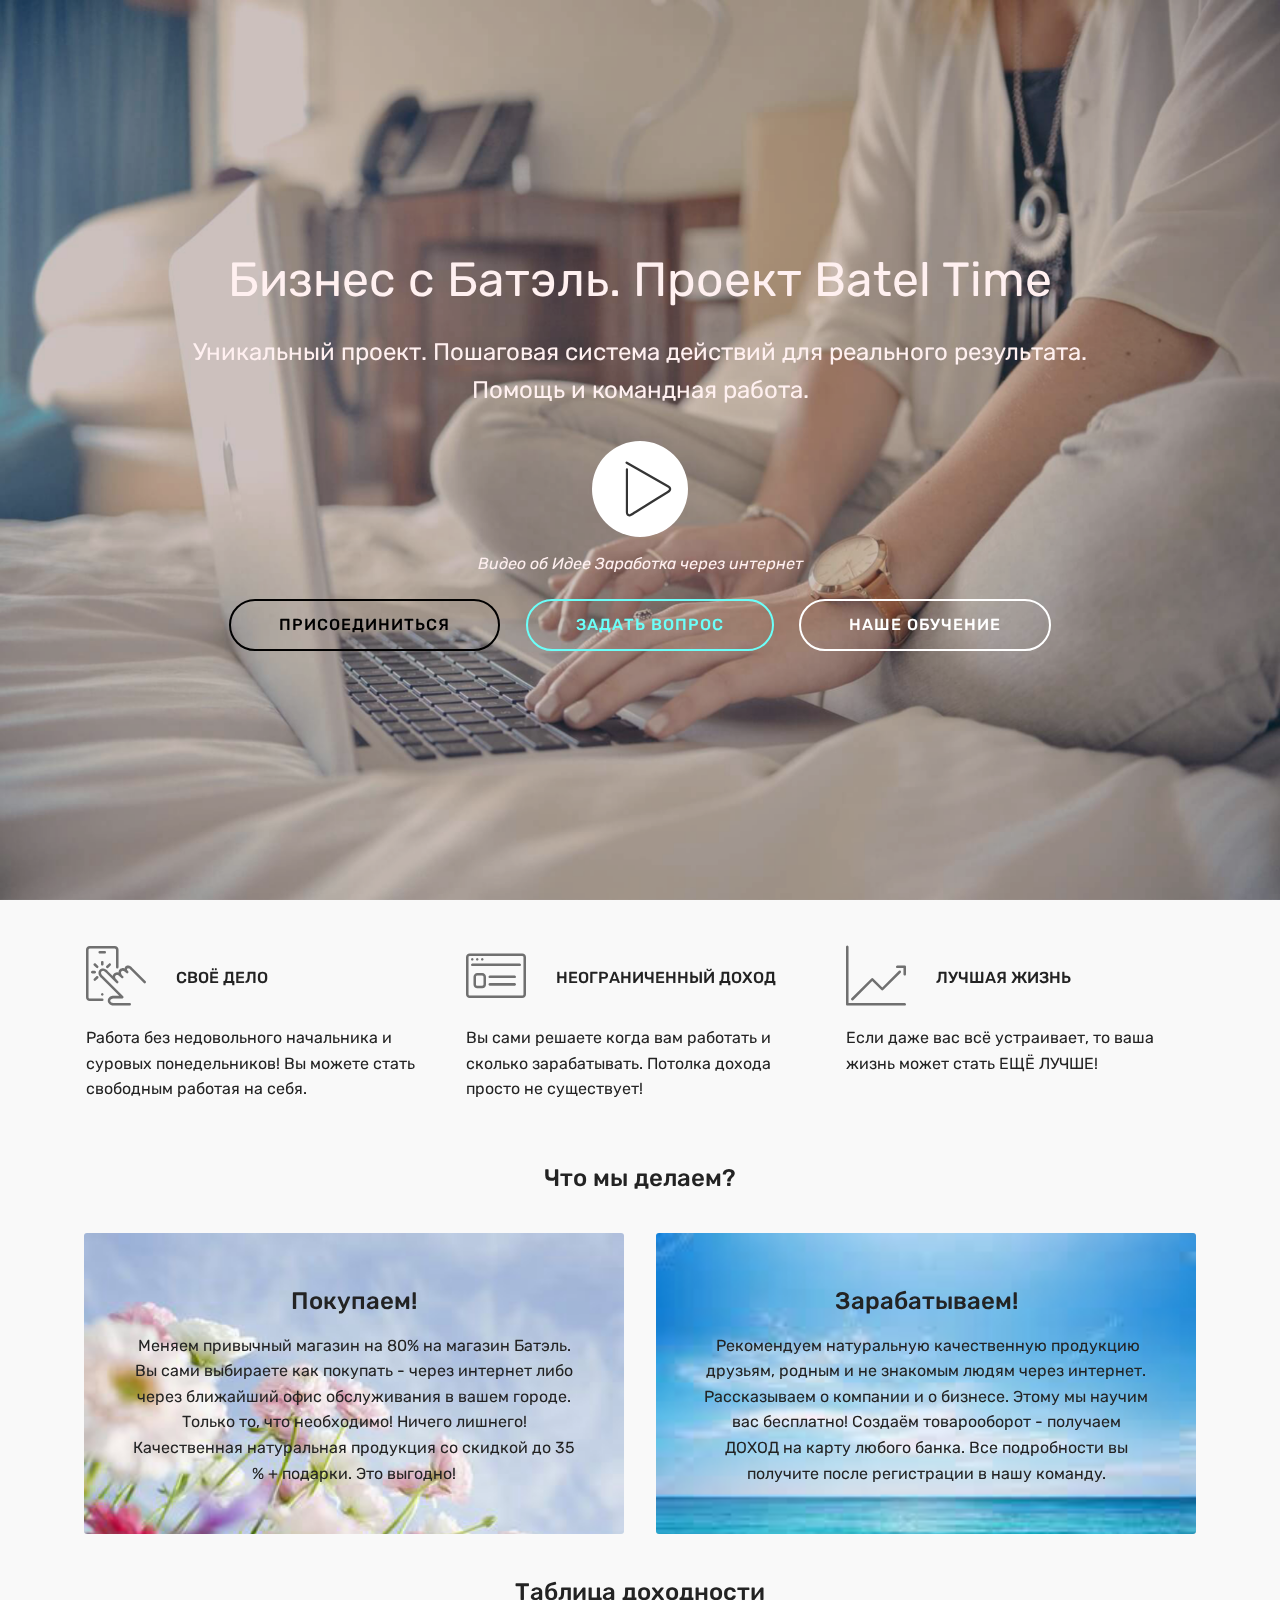
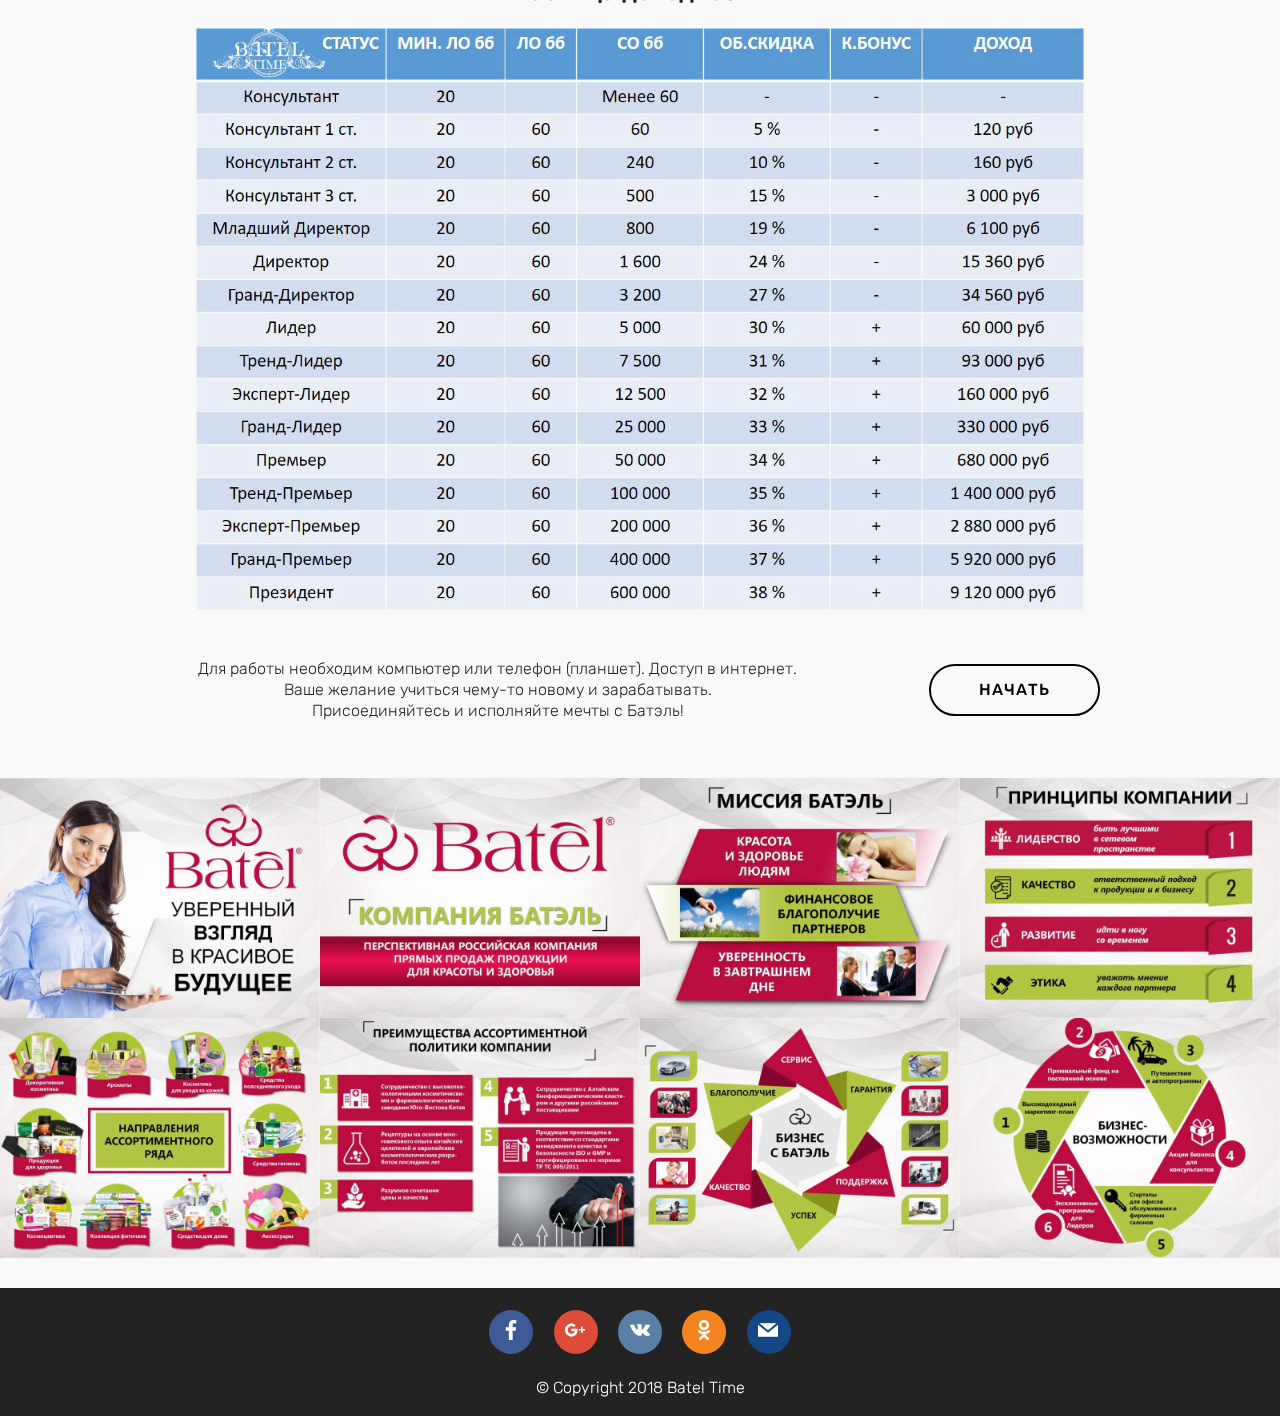
==== index.html @ c6c09f2f "create github pages" ====
<!DOCTYPE html>
<html >
<head>
  <!-- Site made with Mobirise Website Builder v4.8.1, https://mobirise.com -->
  <meta charset="UTF-8">
  <meta http-equiv="X-UA-Compatible" content="IE=edge">
  <meta name="generator" content="Mobirise v4.8.1, mobirise.com">
  <meta name="viewport" content="width=device-width, initial-scale=1, minimum-scale=1">
  <link rel="shortcut icon" href="assets/images/128x91.png" type="image/x-icon">
  <meta name="description" content="">
  <title>Бизнес с Батэль. Виктория Малюта</title>
  <link rel="stylesheet" href="assets/web/assets/mobirise-icons/mobirise-icons.css">
  <link rel="stylesheet" href="assets/tether/tether.min.css">
  <link rel="stylesheet" href="assets/bootstrap/css/bootstrap.min.css">
  <link rel="stylesheet" href="assets/bootstrap/css/bootstrap-grid.min.css">
  <link rel="stylesheet" href="assets/bootstrap/css/bootstrap-reboot.min.css">
  <link rel="stylesheet" href="assets/socicon/css/styles.css">
  <link rel="stylesheet" href="assets/theme/css/style.css">
  <link rel="stylesheet" href="assets/gallery/style.css">
  <link rel="stylesheet" href="assets/mobirise/css/mbr-additional.css" type="text/css">
  
  
  
</head>
<body>
  <section class="header8 cid-qZ5AmGcazs mbr-fullscreen mbr-parallax-background" id="header8-0">

    

    <div class="mbr-overlay" style="opacity: 0.2; background-color: rgb(0, 0, 0);">
    </div>

    <div class="container align-center">
        <div class="row justify-content-md-center">
            <div class="mbr-white col-md-10">
                <h1 class="mbr-section-title align-center py-2 mbr-bold mbr-fonts-style display-2"><span style="font-weight: normal;">Бизнес с Батэль. Проект Batel Time</span></h1>
                <p class="mbr-text align-center py-2 mbr-fonts-style display-5">Уникальный проект. Пошаговая система действий для реального результата. Помощь и командная работа.</p>
                <div class="mbr-media show-modal align-center py-2" data-modal=".modalWindow">
                         <span class="mbr-iconfont mbri-play" style="font-size: 55px;"></span>
                </div>
                <div class="icon-description align-center font-italic pb-3 mbr-fonts-style display-7">
                        Видео об Идее Заработка через интернет</div>
                <div class="mbr-section-btn text-center"><a class="btn btn-md btn-black-outline display-4" href="https://viktoriabatel.github.io/rega/page1.html" target="_blank">ПРИСОЕДИНИТЬСЯ</a> <a class="btn btn-md btn-primary-outline display-4" href="https://msto.me/viktoriamalyuta" target="_blank">ЗАДАТЬ ВОПРОС</a> <a class="btn btn-md btn-white-outline display-4" href="http://probatel.ru/" target="_blank">НАШЕ ОБУЧЕНИЕ</a></div>
            </div>
        </div>
    </div>
    <div>
        <div class="modalWindow" style="display: none;">
            <div class="modalWindow-container">
                <div class="modalWindow-video-container">
                    <div class="modalWindow-video">
                        <iframe width="100%" height="100%" frameborder="0" allowfullscreen="1" data-src="https://youtu.be/FzmRF-wtm5Y"></iframe>
                    </div>
                    <a class="close" role="button" data-dismiss="modal">
                        <span aria-hidden="true" class="mbri-close mbr-iconfont closeModal"></span>
                        <span class="sr-only">Закрыть</span>
                    </a>
                </div>
            </div>
        </div>
    </div>
</section>

<section class="engine"><a href="https://mobiri.se/r">free bootstrap template</a></section><section class="features10 cid-qZ5J91nDti" id="features10-2">

    

    
    <div class="container">
        <div class="row justify-content-center">
            <div class="card p-3 col-12 col-md-6 col-lg-4">
                <div class="media mb-3">
                    <div class="card-img align-self-center">
                        <span class="mbr-iconfont mbri-touch" style="font-size: 60px;"></span>
                    </div>
                    <h4 class="card-title media-body py-3 mbr-fonts-style display-7">СВОЁ ДЕЛО</h4>
                </div>
                <div class="card-box">
                    <p class="mbr-text mbr-fonts-style display-7">Работа без недовольного начальника и суровых понедельников! Вы можете стать свободным работая на себя.</p>
                </div>
            </div>

            <div class="card p-3 col-12 col-md-6 col-lg-4">
                <div class="media mb-3">
                    <div class="card-img align-self-center">
                        <span class="mbr-iconfont mbri-sites" style="font-size: 60px;"></span>
                    </div>
                    <h4 class="card-title media-body py-3 mbr-fonts-style display-7">
                        НЕОГРАНИЧЕННЫЙ ДОХОД</h4>
                </div>
                <div class="card-box">
                    <p class="mbr-text mbr-fonts-style display-7">Вы сами решаете когда вам работать и сколько зарабатывать. Потолка дохода просто не существует!</p>
                </div>
            </div>

            <div class="card p-3 col-12 col-md-6 col-lg-4">
                <div class="media mb-3">
                    <div class="card-img align-self-center">
                        <span class="mbr-iconfont mbri-growing-chart" style="font-size: 60px;"></span>
                    </div>
                    <h4 class="card-title media-body py-3 mbr-fonts-style display-7">
                        ЛУЧШАЯ ЖИЗНЬ</h4>
                </div>
                <div class="card-box">
                    <p class="mbr-text mbr-fonts-style display-7">Если даже вас всё устраивает, то ваша жизнь может стать ЕЩЁ ЛУЧШЕ!</p>
                </div>
            </div>

            
        </div>
    </div>
</section>

<section class="features13 cid-qZ5IU8lTzO" id="features13-1">

    

    
    <div class="container">
        <h2 class="mbr-section-title pb-3 mbr-fonts-style display-5">
            Что мы делаем?</h2>

        <div class="media-container-row container">
            <div class="card col-12 col-md-6 p-5 m-3 align-center">
                <div class="card-img">
                    <img src="assets/images/oboik.ru-201001292216267260-376x245.jpg" alt="Mobirise" title="">
                </div>
                <h4 class="card-title py-2 mbr-fonts-style display-5">
                    Покупаем!</h4>
                <p class="mbr-text mbr-fonts-style display-7">
                    Меняем привычный магазин на 80% на магазин Батэль. Вы сами выбираете как покупать - через интернет либо через ближайший офис обслуживания в вашем городе. Только то, что необходимо! Ничего лишнего! Качественная натуральная продукция со скидкой до 35 % + подарки. Это выгодно!
                </p>
            </div>
            <div class="card col-12 col-md-6 p-5 m-3 align-center">
                <div class="card-img">
                    <img src="assets/images/images-231x218.jpg" alt="Mobirise" title="">
                </div>
                <h4 class="card-title py-2 mbr-fonts-style display-5">
                    Зарабатываем!</h4>
                <p class="mbr-text mbr-fonts-style display-7">&nbsp;Рекомендуем натуральную качественную продукцию друзьям, родным и не знакомым людям через интернет. Рассказываем о компании и о бизнесе. Этому мы научим вас бесплатно! Создаём товарооборот - получаем ДОХОД на карту любого банка. Все подробности вы получите после регистрации в нашу команду.</p>
            </div>
                
        </div>
</div></section>

<section class="mbr-section content4 cid-qZ6fghM2qz" id="content4-a">

    

    <div class="container">
        <div class="media-container-row">
            <div class="title col-12 col-md-8">
                <h2 class="align-center pb-3 mbr-fonts-style display-5">
                    Таблица доходности</h2>
                
                
            </div>
        </div>
    </div>
</section>

<section class="cid-qZ6epww8mo" id="image3-9">

    

    <figure class="mbr-figure container">
            <div class="image-block" style="width: 80%;">
                <img src="assets/images/1-1280x839.jpg" width="1400" alt="Mobirise" title="">
                
            </div>
    </figure>
</section>

<section class="mbr-section info2 cid-qZ5XMUNpHp" id="info2-8">

    

    

    <div class="container">
        <div class="row main justify-content-center">
            <div class="media-container-column col-12 col-lg-3 col-md-4">
                <div class="mbr-section-btn align-left py-4"><a class="btn btn-black-outline display-4" href="https://viktoriabatel.github.io/rega/page1.html" target="_blank">
                    
                    НАЧАТЬ</a></div>
            </div>
            <div class="media-container-column title col-12 col-lg-7 col-md-6">
                
                <h3 class="mbr-section-subtitle align-right mbr-light mbr-white mbr-fonts-style display-7">Для работы необходим компьютер или телефон (планшет). Доступ в интернет. Ваше желание учиться чему-то новому и зарабатывать. <br>Присоединяйтесь и исполняйте мечты с Батэль!</h3>
            </div>
        </div>
    </div>
</section>

<section class="mbr-gallery mbr-slider-carousel cid-qZ6RvvzNXk" id="gallery3-c">

    

    <div>
        <div><!-- Filter --><!-- Gallery --><div class="mbr-gallery-row"><div class="mbr-gallery-layout-default"><div><div><div class="mbr-gallery-item mbr-gallery-item--p0" data-video-url="false" data-tags="Потрясающие"><div href="#lb-gallery3-c" data-slide-to="0" data-toggle="modal"><img src="assets/images/1-960x720-800x600.jpg" alt="" title=""><span class="icon-focus"></span></div></div><div class="mbr-gallery-item mbr-gallery-item--p0" data-video-url="false" data-tags="Отзывчивый"><div href="#lb-gallery3-c" data-slide-to="1" data-toggle="modal"><img src="assets/images/2-960x720-800x600.jpg" alt="" title=""><span class="icon-focus"></span></div></div><div class="mbr-gallery-item mbr-gallery-item--p0" data-video-url="false" data-tags="Творческий"><div href="#lb-gallery3-c" data-slide-to="2" data-toggle="modal"><img src="assets/images/6-960x720-800x600.jpg" alt="" title=""><span class="icon-focus"></span></div></div><div class="mbr-gallery-item mbr-gallery-item--p0" data-video-url="false" data-tags="Анимированный"><div href="#lb-gallery3-c" data-slide-to="3" data-toggle="modal"><img src="assets/images/7-960x720-800x600.jpg" alt="" title=""><span class="icon-focus"></span></div></div><div class="mbr-gallery-item mbr-gallery-item--p0" data-video-url="false" data-tags="Потрясающие"><div href="#lb-gallery3-c" data-slide-to="4" data-toggle="modal"><img src="assets/images/10-960x720-800x600.jpg" alt="" title=""><span class="icon-focus"></span></div></div><div class="mbr-gallery-item mbr-gallery-item--p0" data-video-url="false" data-tags="Потрясающие"><div href="#lb-gallery3-c" data-slide-to="5" data-toggle="modal"><img src="assets/images/11-960x720-800x600.jpg" alt="" title=""><span class="icon-focus"></span></div></div><div class="mbr-gallery-item mbr-gallery-item--p0" data-video-url="false" data-tags="Отзывчивый"><div href="#lb-gallery3-c" data-slide-to="6" data-toggle="modal"><img src="assets/images/12-960x720-800x600.jpg" alt="" title=""><span class="icon-focus"></span></div></div><div class="mbr-gallery-item mbr-gallery-item--p0" data-video-url="false" data-tags="Анимированный"><div href="#lb-gallery3-c" data-slide-to="7" data-toggle="modal"><img src="assets/images/13-960x720-800x600.jpg" alt="" title=""><span class="icon-focus"></span></div></div></div></div><div class="clearfix"></div></div></div><!-- Lightbox --><div data-app-prevent-settings="" class="mbr-slider modal fade carousel slide" tabindex="-1" data-keyboard="true" data-interval="false" id="lb-gallery3-c"><div class="modal-dialog"><div class="modal-content"><div class="modal-body"><div class="carousel-inner"><div class="carousel-item"><img src="assets/images/1-960x720.jpg" alt="" title=""></div><div class="carousel-item"><img src="assets/images/2-960x720.jpg" alt="" title=""></div><div class="carousel-item"><img src="assets/images/6-960x720.jpg" alt="" title=""></div><div class="carousel-item"><img src="assets/images/7-960x720.jpg" alt="" title=""></div><div class="carousel-item"><img src="assets/images/10-960x720.jpg" alt="" title=""></div><div class="carousel-item"><img src="assets/images/11-960x720.jpg" alt="" title=""></div><div class="carousel-item"><img src="assets/images/12-960x720.jpg" alt="" title=""></div><div class="carousel-item active"><img src="assets/images/13-960x720.jpg" alt="" title=""></div></div><a class="carousel-control carousel-control-prev" role="button" data-slide="prev" href="#lb-gallery3-c"><span class="mbri-left mbr-iconfont" aria-hidden="true"></span><span class="sr-only">Previous</span></a><a class="carousel-control carousel-control-next" role="button" data-slide="next" href="#lb-gallery3-c"><span class="mbri-right mbr-iconfont" aria-hidden="true"></span><span class="sr-only">Next</span></a><a class="close" href="#" role="button" data-dismiss="modal"><span class="sr-only">Close</span></a></div></div></div></div></div>
    </div>

</section>

<section class="cid-qZ5Wh6yFww" id="social-buttons3-5">
    
    

    

    <div class="container">
        <div class="media-container-row">
            <div class="col-md-8 align-center">
                
                <div>
                    <div class="mbr-social-likes">
                        <span class="btn btn-social socicon-bg-facebook facebook mx-2" title="Поделиться в Facebook">
                            <i class="socicon socicon-facebook"></i>
                        </span>
                        
                        <span class="btn btn-social plusone socicon-bg-googleplus mx-2" title="Поделиться в Google+">
                            <i class="socicon socicon-googleplus"></i>
                        </span>
                        <span class="btn btn-social vkontakte socicon-bg-vkontakte mx-2" title="Поделиться в VK">
                            <i class="socicon socicon-vkontakte"></i>
                        </span>
                        <span class="btn btn-social odnoklassniki socicon-bg-odnoklassniki mx-2" title="Поделиться в OK">
                            <i class="socicon socicon-odnoklassniki"></i>
                        </span>
                        
                        <span class="btn btn-social mailru socicon-bg-mail mx-2" title="Поделиться в Mail.ru">
                            <i class="socicon socicon-mail"></i>
                        </span>
                    </div>
                </div>
            </div>
        </div>
    </div>
</section>

<section once="" class="cid-qZ5W1fStwY" id="footer6-4">

    

    

    <div class="container">
        <div class="media-container-row align-center mbr-white">
            <div class="col-12">
                <p class="mbr-text mb-0 mbr-fonts-style display-4">
                    © Copyright 2018 Batel Time</p>
            </div>
        </div>
    </div>
</section>


  <script src="assets/web/assets/jquery/jquery.min.js"></script>
  <script src="assets/popper/popper.min.js"></script>
  <script src="assets/tether/tether.min.js"></script>
  <script src="assets/bootstrap/js/bootstrap.min.js"></script>
  <script src="assets/smoothscroll/smooth-scroll.js"></script>
  <script src="assets/playervimeo/vimeo_player.js"></script>
  <script src="assets/parallax/jarallax.min.js"></script>
  <script src="assets/masonry/masonry.pkgd.min.js"></script>
  <script src="assets/imagesloaded/imagesloaded.pkgd.min.js"></script>
  <script src="assets/sociallikes/social-likes.js"></script>
  <script src="assets/vimeoplayer/jquery.mb.vimeo_player.js"></script>
  <script src="assets/bootstrapcarouselswipe/bootstrap-carousel-swipe.js"></script>
  <script src="assets/theme/js/script.js"></script>
  <script src="assets/slidervideo/script.js"></script>
  <script src="assets/gallery/player.min.js"></script>
  <script src="assets/gallery/script.js"></script>
  
  
</body>
</html>
---- assets/web/assets/mobirise-icons/mobirise-icons.css ----
@font-face {
  font-family: 'MobiriseIcons';
  src:  url('mobirise-icons.eot?spat4u');
  src:  url('mobirise-icons.eot?spat4u#iefix') format('embedded-opentype'),
    url('mobirise-icons.ttf?spat4u') format('truetype'),
    url('mobirise-icons.woff?spat4u') format('woff'),
    url('mobirise-icons.svg?spat4u#MobiriseIcons') format('svg');
  font-weight: normal;
  font-style: normal;
}

[class^="mbri-"], [class*=" mbri-"] {
  /* use !important to prevent issues with browser extensions that change fonts */
  font-family: MobiriseIcons !important;
  speak: none;
  font-style: normal;
  font-weight: normal;
  font-variant: normal;
  text-transform: none;
  line-height: 1;

  /* Better Font Rendering =========== */
  -webkit-font-smoothing: antialiased;
  -moz-osx-font-smoothing: grayscale;
}

.mbri-add-submenu:before {
  content: "\e900";
}
.mbri-alert:before {
  content: "\e901";
}
.mbri-align-center:before {
  content: "\e902";
}
.mbri-align-justify:before {
  content: "\e903";
}
.mbri-align-left:before {
  content: "\e904";
}
.mbri-align-right:before {
  content: "\e905";
}
.mbri-android:before {
  content: "\e906";
}
.mbri-apple:before {
  content: "\e907";
}
.mbri-arrow-down:before {
  content: "\e908";
}
.mbri-arrow-next:before {
  content: "\e909";
}
.mbri-arrow-prev:before {
  content: "\e90a";
}
.mbri-arrow-up:before {
  content: "\e90b";
}
.mbri-bold:before {
  content: "\e90c";
}
.mbri-bookmark:before {
  content: "\e90d";
}
.mbri-bootstrap:before {
  content: "\e90e";
}
.mbri-briefcase:before {
  content: "\e90f";
}
.mbri-browse:before {
  content: "\e910";
}
.mbri-bulleted-list:before {
  content: "\e911";
}
.mbri-calendar:before {
  content: "\e912";
}
.mbri-camera:before {
  content: "\e913";
}
.mbri-cart-add:before {
  content: "\e914";
}
.mbri-cart-full:before {
  content: "\e915";
}
.mbri-cash:before {
  content: "\e916";
}
.mbri-change-style:before {
  content: "\e917";
}
.mbri-chat:before {
  content: "\e918";
}
.mbri-clock:before {
  content: "\e919";
}
.mbri-close:before {
  content: "\e91a";
}
.mbri-cloud:before {
  content: "\e91b";
}
.mbri-code:before {
  content: "\e91c";
}
.mbri-contact-form:before {
  content: "\e91d";
}
.mbri-credit-card:before {
  content: "\e91e";
}
.mbri-cursor-click:before {
  content: "\e91f";
}
.mbri-cust-feedback:before {
  content: "\e920";
}
.mbri-database:before {
  content: "\e921";
}
.mbri-delivery:before {
  content: "\e922";
}
.mbri-desktop:before {
  content: "\e923";
}
.mbri-devices:before {
  content: "\e924";
}
.mbri-down:before {
  content: "\e925";
}
.mbri-download:before {
  content: "\e989";
}
.mbri-drag-n-drop:before {
  content: "\e927";
}
.mbri-drag-n-drop2:before {
  content: "\e928";
}
.mbri-edit:before {
  content: "\e929";
}
.mbri-edit2:before {
  content: "\e92a";
}
.mbri-error:before {
  content: "\e92b";
}
.mbri-extension:before {
  content: "\e92c";
}
.mbri-features:before {
  content: "\e92d";
}
.mbri-file:before {
  content: "\e92e";
}
.mbri-flag:before {
  content: "\e92f";
}
.mbri-folder:before {
  content: "\e930";
}
.mbri-gift:before {
  content: "\e931";
}
.mbri-github:before {
  content: "\e932";
}
.mbri-globe:before {
  content: "\e933";
}
.mbri-globe-2:before {
  content: "\e934";
}
.mbri-growing-chart:before {
  content: "\e935";
}
.mbri-hearth:before {
  content: "\e936";
}
.mbri-help:before {
  content: "\e937";
}
.mbri-home:before {
  content: "\e938";
}
.mbri-hot-cup:before {
  content: "\e939";
}
.mbri-idea:before {
  content: "\e93a";
}
.mbri-image-gallery:before {
  content: "\e93b";
}
.mbri-image-slider:before {
  content: "\e93c";
}
.mbri-info:before {
  content: "\e93d";
}
.mbri-italic:before {
  content: "\e93e";
}
.mbri-key:before {
  content: "\e93f";
}
.mbri-laptop:before {
  content: "\e940";
}
.mbri-layers:before {
  content: "\e941";
}
.mbri-left-right:before {
  content: "\e942";
}
.mbri-left:before {
  content: "\e943";
}
.mbri-letter:before {
  content: "\e944";
}
.mbri-like:before {
  content: "\e945";
}
.mbri-link:before {
  content: "\e946";
}
.mbri-lock:before {
  content: "\e947";
}
.mbri-login:before {
  content: "\e948";
}
.mbri-logout:before {
  content: "\e949";
}
.mbri-magic-stick:before {
  content: "\e94a";
}
.mbri-map-pin:before {
  content: "\e94b";
}
.mbri-menu:before {
  content: "\e94c";
}
.mbri-mobile:before {
  content: "\e94d";
}
.mbri-mobile2:before {
  content: "\e94e";
}
.mbri-mobirise:before {
  content: "\e94f";
}
.mbri-more-horizontal:before {
  content: "\e950";
}
.mbri-more-vertical:before {
  content: "\e951";
}
.mbri-music:before {
  content: "\e952";
}
.mbri-new-file:before {
  content: "\e953";
}
.mbri-numbered-list:before {
  content: "\e954";
}
.mbri-opened-folder:before {
  content: "\e955";
}
.mbri-pages:before {
  content: "\e956";
}
.mbri-paper-plane:before {
  content: "\e957";
}
.mbri-paperclip:before {
  content: "\e958";
}
.mbri-photo:before {
  content: "\e959";
}
.mbri-photos:before {
  content: "\e95a";
}
.mbri-pin:before {
  content: "\e95b";
}
.mbri-play:before {
  content: "\e95c";
}
.mbri-plus:before {
  content: "\e95d";
}
.mbri-preview:before {
  content: "\e95e";
}
.mbri-print:before {
  content: "\e95f";
}
.mbri-protect:before {
  content: "\e960";
}
.mbri-question:before {
  content: "\e961";
}
.mbri-quote-left:before {
  content: "\e962";
}
.mbri-quote-right:before {
  content: "\e963";
}
.mbri-refresh:before {
  content: "\e964";
}
.mbri-responsive:before {
  content: "\e965";
}
.mbri-right:before {
  content: "\e966";
}
.mbri-rocket:before {
  content: "\e967";
}
.mbri-sad-face:before {
  content: "\e968";
}
.mbri-sale:before {
  content: "\e969";
}
.mbri-save:before {
  content: "\e96a";
}
.mbri-search:before {
  content: "\e96b";
}
.mbri-setting:before {
  content: "\e96c";
}
.mbri-setting2:before {
  content: "\e96d";
}
.mbri-setting3:before {
  content: "\e96e";
}
.mbri-share:before {
  content: "\e96f";
}
.mbri-shopping-bag:before {
  content: "\e970";
}
.mbri-shopping-basket:before {
  content: "\e971";
}
.mbri-shopping-cart:before {
  content: "\e972";
}
.mbri-sites:before {
  content: "\e973";
}
.mbri-smile-face:before {
  content: "\e974";
}
.mbri-speed:before {
  content: "\e975";
}
.mbri-star:before {
  content: "\e976";
}
.mbri-success:before {
  content: "\e977";
}
.mbri-sun:before {
  content: "\e978";
}
.mbri-sun2:before {
  content: "\e979";
}
.mbri-tablet:before {
  content: "\e97a";
}
.mbri-tablet-vertical:before {
  content: "\e97b";
}
.mbri-target:before {
  content: "\e97c";
}
.mbri-timer:before {
  content: "\e97d";
}
.mbri-to-ftp:before {
  content: "\e97e";
}
.mbri-to-local-drive:before {
  content: "\e97f";
}
.mbri-touch-swipe:before {
  content: "\e980";
}
.mbri-touch:before {
  content: "\e981";
}
.mbri-trash:before {
  content: "\e982";
}
.mbri-underline:before {
  content: "\e983";
}
.mbri-unlink:before {
  content: "\e984";
}
.mbri-unlock:before {
  content: "\e985";
}
.mbri-up-down:before {
  content: "\e986";
}
.mbri-up:before {
  content: "\e987";
}
.mbri-update:before {
  content: "\e988";
}
.mbri-upload:before {
 content: "\e926"; 
}
.mbri-user:before {
  content: "\e98a";
}
.mbri-user2:before {
  content: "\e98b";
}
.mbri-users:before {
  content: "\e98c";
}
.mbri-video:before {
  content: "\e98d";
}
.mbri-video-play:before {
  content: "\e98e";
}
.mbri-watch:before {
  content: "\e98f";
}
.mbri-website-theme:before {
  content: "\e990";
}
.mbri-wifi:before {
  content: "\e991";
}
.mbri-windows:before {
  content: "\e992";
}
.mbri-zoom-out:before {
  content: "\e993";
}
.mbri-redo:before {
  content: "\e994";
}
.mbri-undo:before {
  content: "\e995";
}
---- assets/socicon/css/styles.css ----
@charset "UTF-8";

@font-face {
  font-family: "socicon";
  src:url("../fonts/socicon.eot");
  src:url("../fonts/socicon.eot?#iefix") format("embedded-opentype"),
    url("../fonts/socicon.woff") format("woff"),
    url("../fonts/socicon.ttf") format("truetype"),
    url("../fonts/socicon.svg#socicon") format("svg");
  font-weight: normal;
  font-style: normal;

}

[data-icon]:before {
  font-family: "socicon" !important;
  content: attr(data-icon);
  font-style: normal !important;
  font-weight: normal !important;
  font-variant: normal !important;
  text-transform: none !important;
  speak: none;
  line-height: 1;
  -webkit-font-smoothing: antialiased;
  -moz-osx-font-smoothing: grayscale;
}

[class^="socicon-"]:before,
[class*=" socicon-"]:before {
  font-family: "socicon" !important;
  font-style: normal !important;
  font-weight: normal !important;
  font-variant: normal !important;
  text-transform: none !important;
  speak: none;
  line-height: 1;
  -webkit-font-smoothing: antialiased;
  -moz-osx-font-smoothing: grayscale;
}

.socicon-modelmayhem:before {
  content: "\e000";
}
.socicon-mixcloud:before {
  content: "\e001";
}
.socicon-drupal:before {
  content: "\e002";
}
.socicon-swarm:before {
  content: "\e003";
}
.socicon-istock:before {
  content: "\e004";
}
.socicon-yammer:before {
  content: "\e005";
}
.socicon-ello:before {
  content: "\e006";
}
.socicon-stackoverflow:before {
  content: "\e007";
}
.socicon-persona:before {
  content: "\e008";
}
.socicon-triplej:before {
  content: "\e009";
}
.socicon-houzz:before {
  content: "\e00a";
}
.socicon-rss:before {
  content: "\e00b";
}
.socicon-paypal:before {
  content: "\e00c";
}
.socicon-odnoklassniki:before {
  content: "\e00d";
}
.socicon-airbnb:before {
  content: "\e00e";
}
.socicon-periscope:before {
  content: "\e00f";
}
.socicon-outlook:before {
  content: "\e010";
}
.socicon-coderwall:before {
  content: "\e011";
}
.socicon-tripadvisor:before {
  content: "\e012";
}
.socicon-appnet:before {
  content: "\e013";
}
.socicon-goodreads:before {
  content: "\e014";
}
.socicon-tripit:before {
  content: "\e015";
}
.socicon-lanyrd:before {
  content: "\e016";
}
.socicon-slideshare:before {
  content: "\e017";
}
.socicon-buffer:before {
  content: "\e018";
}
.socicon-disqus:before {
  content: "\e019";
}
.socicon-vkontakte:before {
  content: "\e01a";
}
.socicon-whatsapp:before {
  content: "\e01b";
}
.socicon-patreon:before {
  content: "\e01c";
}
.socicon-storehouse:before {
  content: "\e01d";
}
.socicon-pocket:before {
  content: "\e01e";
}
.socicon-mail:before {
  content: "\e01f";
}
.socicon-blogger:before {
  content: "\e020";
}
.socicon-technorati:before {
  content: "\e021";
}
.socicon-reddit:before {
  content: "\e022";
}
.socicon-dribbble:before {
  content: "\e023";
}
.socicon-stumbleupon:before {
  content: "\e024";
}
.socicon-digg:before {
  content: "\e025";
}
.socicon-envato:before {
  content: "\e026";
}
.socicon-behance:before {
  content: "\e027";
}
.socicon-delicious:before {
  content: "\e028";
}
.socicon-deviantart:before {
  content: "\e029";
}
.socicon-forrst:before {
  content: "\e02a";
}
.socicon-play:before {
  content: "\e02b";
}
.socicon-zerply:before {
  content: "\e02c";
}
.socicon-wikipedia:before {
  content: "\e02d";
}
.socicon-apple:before {
  content: "\e02e";
}
.socicon-flattr:before {
  content: "\e02f";
}
.socicon-github:before {
  content: "\e030";
}
.socicon-renren:before {
  content: "\e031";
}
.socicon-friendfeed:before {
  content: "\e032";
}
.socicon-newsvine:before {
  content: "\e033";
}
.socicon-identica:before {
  content: "\e034";
}
.socicon-bebo:before {
  content: "\e035";
}
.socicon-zynga:before {
  content: "\e036";
}
.socicon-steam:before {
  content: "\e037";
}
.socicon-xbox:before {
  content: "\e038";
}
.socicon-windows:before {
  content: "\e039";
}
.socicon-qq:before {
  content: "\e03a";
}
.socicon-douban:before {
  content: "\e03b";
}
.socicon-meetup:before {
  content: "\e03c";
}
.socicon-playstation:before {
  content: "\e03d";
}
.socicon-android:before {
  content: "\e03e";
}
.socicon-snapchat:before {
  content: "\e03f";
}
.socicon-twitter:before {
  content: "\e040";
}
.socicon-facebook:before {
  content: "\e041";
}
.socicon-googleplus:before {
  content: "\e042";
}
.socicon-pinterest:before {
  content: "\e043";
}
.socicon-foursquare:before {
  content: "\e044";
}
.socicon-yahoo:before {
  content: "\e045";
}
.socicon-skype:before {
  content: "\e046";
}
.socicon-yelp:before {
  content: "\e047";
}
.socicon-feedburner:before {
  content: "\e048";
}
.socicon-linkedin:before {
  content: "\e049";
}
.socicon-viadeo:before {
  content: "\e04a";
}
.socicon-xing:before {
  content: "\e04b";
}
.socicon-myspace:before {
  content: "\e04c";
}
.socicon-soundcloud:before {
  content: "\e04d";
}
.socicon-spotify:before {
  content: "\e04e";
}
.socicon-grooveshark:before {
  content: "\e04f";
}
.socicon-lastfm:before {
  content: "\e050";
}
.socicon-youtube:before {
  content: "\e051";
}
.socicon-vimeo:before {
  content: "\e052";
}
.socicon-dailymotion:before {
  content: "\e053";
}
.socicon-vine:before {
  content: "\e054";
}
.socicon-flickr:before {
  content: "\e055";
}
.socicon-500px:before {
  content: "\e056";
}
.socicon-wordpress:before {
  content: "\e058";
}
.socicon-tumblr:before {
  content: "\e059";
}
.socicon-twitch:before {
  content: "\e05a";
}
.socicon-8tracks:before {
  content: "\e05b";
}
.socicon-amazon:before {
  content: "\e05c";
}
.socicon-icq:before {
  content: "\e05d";
}
.socicon-smugmug:before {
  content: "\e05e";
}
.socicon-ravelry:before {
  content: "\e05f";
}
.socicon-weibo:before {
  content: "\e060";
}
.socicon-baidu:before {
  content: "\e061";
}
.socicon-angellist:before {
  content: "\e062";
}
.socicon-ebay:before {
  content: "\e063";
}
.socicon-imdb:before {
  content: "\e064";
}
.socicon-stayfriends:before {
  content: "\e065";
}
.socicon-residentadvisor:before {
  content: "\e066";
}
.socicon-google:before {
  content: "\e067";
}
.socicon-yandex:before {
  content: "\e068";
}
.socicon-sharethis:before {
  content: "\e069";
}
.socicon-bandcamp:before {
  content: "\e06a";
}
.socicon-itunes:before {
  content: "\e06b";
}
.socicon-deezer:before {
  content: "\e06c";
}
.socicon-telegram:before {
  content: "\e06e";
}
.socicon-openid:before {
  content: "\e06f";
}
.socicon-amplement:before {
  content: "\e070";
}
.socicon-viber:before {
  content: "\e071";
}
.socicon-zomato:before {
  content: "\e072";
}
.socicon-draugiem:before {
  content: "\e074";
}
.socicon-endomodo:before {
  content: "\e075";
}
.socicon-filmweb:before {
  content: "\e076";
}
.socicon-stackexchange:before {
  content: "\e077";
}
.socicon-wykop:before {
  content: "\e078";
}
.socicon-teamspeak:before {
  content: "\e079";
}
.socicon-teamviewer:before {
  content: "\e07a";
}
.socicon-ventrilo:before {
  content: "\e07b";
}
.socicon-younow:before {
  content: "\e07c";
}
.socicon-raidcall:before {
  content: "\e07d";
}
.socicon-mumble:before {
  content: "\e07e";
}
.socicon-medium:before {
  content: "\e06d";
}
.socicon-bebee:before {
  content: "\e07f";
}
.socicon-hitbox:before {
  content: "\e080";
}
.socicon-reverbnation:before {
  content: "\e081";
}
.socicon-formulr:before {
  content: "\e082";
}
.socicon-instagram:before {
  content: "\e057";
}
.socicon-battlenet:before {
  content: "\e083";
}
.socicon-chrome:before {
  content: "\e084";
}
.socicon-discord:before {
  content: "\e086";
}
.socicon-issuu:before {
  content: "\e087";
}
.socicon-macos:before {
  content: "\e088";
}
.socicon-firefox:before {
  content: "\e089";
}
.socicon-opera:before {
  content: "\e08d";
}
.socicon-keybase:before {
  content: "\e090";
}
.socicon-alliance:before {
  content: "\e091";
}
.socicon-livejournal:before {
  content: "\e092";
}
.socicon-googlephotos:before {
  content: "\e093";
}
.socicon-horde:before {
  content: "\e094";
}
.socicon-etsy:before {
  content: "\e095";
}
.socicon-zapier:before {
  content: "\e096";
}
.socicon-google-scholar:before {
  content: "\e097";
}
.socicon-researchgate:before {
  content: "\e098";
}
.socicon-wechat:before {
  content: "\e099";
}
.socicon-strava:before {
  content: "\e09a";
}
.socicon-line:before {
  content: "\e09b";
}
.socicon-lyft:before {
  content: "\e09c";
}
.socicon-uber:before {
  content: "\e09d";
}
.socicon-songkick:before {
  content: "\e09e";
}
.socicon-viewbug:before {
  content: "\e09f";
}
.socicon-googlegroups:before {
  content: "\e0a0";
}
.socicon-quora:before {
  content: "\e073";
}
.socicon-diablo:before {
  content: "\e085";
}
.socicon-blizzard:before {
  content: "\e0a1";
}
.socicon-hearthstone:before {
  content: "\e08b";
}
.socicon-heroes:before {
  content: "\e08a";
}
.socicon-overwatch:before {
  content: "\e08c";
}
.socicon-warcraft:before {
  content: "\e08e";
}
.socicon-starcraft:before {
  content: "\e08f";
}
.socicon-beam:before {
  content: "\e0a2";
}
.socicon-curse:before {
  content: "\e0a3";
}
.socicon-player:before {
  content: "\e0a4";
}
.socicon-streamjar:before {
  content: "\e0a5";
}
.socicon-nintendo:before {
  content: "\e0a6";
}
.socicon-hellocoton:before {
  content: "\e0a7";
}
---- assets/theme/css/style.css ----
/*!
 * Mobirise v4 theme (https://mobirise.com/)
 * Copyright 2017 Mobirise
 */
section {
  background-color: #eeeeee; }

section,
.container,
.container-fluid {
  position: relative;
  word-wrap: break-word; }

a.mbr-iconfont:hover {
  text-decoration: none; }

.article .lead p, .article .lead ul, .article .lead ol, .article .lead pre, .article .lead blockquote {
  margin-bottom: 0; }

a {
  font-style: normal;
  font-weight: 400;
  cursor: pointer; }
  a, a:hover {
    text-decoration: none; }

figure {
  margin-bottom: 0; }

body {
  color: #232323; }

h1, h2, h3, h4, h5, h6,
.h1, .h2, .h3, .h4, .h5, .h6,
.display-1, .display-2, .display-3, .display-4 {
  line-height: 1;
  word-break: break-word;
  word-wrap: break-word; }

b, strong {
  font-weight: bold; }

blockquote {
  padding: 10px 0 10px 20px;
  position: relative;
  border-left: 2px solid;
  border-color: #ff3366; }

input:-webkit-autofill, input:-webkit-autofill:hover, input:-webkit-autofill:focus, input:-webkit-autofill:active {
  transition-delay: 9999s;
  transition-property: background-color, color; }

textarea[type="hidden"] {
  display: none; }

body {
  position: relative; }

section {
  background-position: 50% 50%;
  background-repeat: no-repeat;
  background-size: cover; }
  section .mbr-background-video,
  section .mbr-background-video-preview {
    position: absolute;
    bottom: 0;
    left: 0;
    right: 0;
    top: 0; }

.hidden {
  visibility: hidden; }

.mbr-z-index20 {
  z-index: 20; }

/*! Base colors */
.mbr-white {
  color: #ffffff; }

.mbr-black {
  color: #000000; }

.mbr-bg-white {
  background-color: #ffffff; }

.mbr-bg-black {
  background-color: #000000; }

/*! Text-aligns */
.align-left {
  text-align: left; }

.align-center {
  text-align: center; }

.align-right {
  text-align: right; }

@media (max-width: 767px) {
  .align-left, .align-center, .align-right, .mbr-section-btn, .mbr-section-title {
    text-align: center; } }
/*! Font-weight  */
.mbr-light {
  font-weight: 300; }

.mbr-regular {
  font-weight: 400; }

.mbr-semibold {
  font-weight: 500; }

.mbr-bold {
  font-weight: 700; }

/*! Media  */
.media-size-item {
  -webkit-flex: 1 1 auto;
  -moz-flex: 1 1 auto;
  -ms-flex: 1 1 auto;
  -o-flex: 1 1 auto;
  flex: 1 1 auto; }

.media-content {
  -webkit-flex-basis: 100%;
  flex-basis: 100%; }

.media-container-row {
  display: -ms-flexbox;
  display: -webkit-flex;
  display: flex;
  -webkit-flex-direction: row;
  -ms-flex-direction: row;
  flex-direction: row;
  -webkit-flex-wrap: wrap;
  -ms-flex-wrap: wrap;
  flex-wrap: wrap;
  -webkit-justify-content: center;
  -ms-flex-pack: center;
  justify-content: center;
  -webkit-align-content: center;
  -ms-flex-line-pack: center;
  align-content: center;
  -webkit-align-items: start;
  -ms-flex-align: start;
  align-items: start; }
  .media-container-row .media-size-item {
    width: 400px; }

.media-container-column {
  display: -ms-flexbox;
  display: -webkit-flex;
  display: flex;
  -webkit-flex-direction: column;
  -ms-flex-direction: column;
  flex-direction: column;
  -webkit-flex-wrap: wrap;
  -ms-flex-wrap: wrap;
  flex-wrap: wrap;
  -webkit-justify-content: center;
  -ms-flex-pack: center;
  justify-content: center;
  -webkit-align-content: center;
  -ms-flex-line-pack: center;
  align-content: center;
  -webkit-align-items: stretch;
  -ms-flex-align: stretch;
  align-items: stretch; }
  .media-container-column > * {
    width: 100%; }

@media (min-width: 992px) {
  .media-container-row {
    -webkit-flex-wrap: nowrap;
    -ms-flex-wrap: nowrap;
    flex-wrap: nowrap; } }
figure {
  overflow: hidden; }

figure[mbr-media-size] {
  transition: width 0.1s; }

.mbr-figure img, .mbr-figure iframe {
  display: block;
  width: 100%; }

.card {
  background-color: transparent;
  border: none; }

.card-img {
  text-align: center;
  flex-shrink: 0; }

.media {
  max-width: 100%;
  margin: 0 auto; }

.mbr-figure {
  -ms-flex-item-align: center;
  -ms-grid-row-align: center;
  -webkit-align-self: center;
  align-self: center; }

.media-container > div {
  max-width: 100%; }

.mbr-figure img, .card-img img {
  width: 100%; }

@media (max-width: 991px) {
  .media-size-item {
    width: auto !important; }

  .media {
    width: auto; }

  .mbr-figure {
    width: 100% !important; } }
/*! Buttons */
.mbr-section-btn {
  margin-left: -.25rem;
  margin-right: -.25rem;
  font-size: 0; }

nav .mbr-section-btn {
  margin-left: 0rem;
  margin-right: 0rem; }

/*! Btn icon margin */
.btn .mbr-iconfont, .btn.btn-sm .mbr-iconfont {
  cursor: pointer;
  margin-right: 0.5rem; }

.btn.btn-md .mbr-iconfont, .btn.btn-md .mbr-iconfont {
  margin-right: 0.8rem; }

.mbr-regular {
  font-weight: 400; }

.mbr-semibold {
  font-weight: 500; }

.mbr-bold {
  font-weight: 700; }

[type="submit"] {
  -webkit-appearance: none; }

/*! Full-screen */
.mbr-fullscreen .mbr-overlay {
  min-height: 100vh; }

.mbr-fullscreen {
  display: flex;
  display: -webkit-flex;
  display: -moz-flex;
  display: -ms-flex;
  display: -o-flex;
  align-items: center;
  -webkit-align-items: center;
  min-height: 100vh;
  padding-top: 3rem;
  padding-bottom: 3rem; }

/*! Map */
.map {
  height: 25rem;
  position: relative; }
  .map iframe {
    width: 100%;
    height: 100%; }

/* Form */
.form-asterisk {
  font-family: initial;
  position: absolute;
  top: -2px;
  font-weight: normal; }

/*! Scroll to top arrow */
.mbr-arrow-up {
  bottom: 25px;
  right: 90px;
  position: fixed;
  text-align: right;
  z-index: 5000;
  color: #ffffff;
  font-size: 32px;
  transform: rotate(180deg);
  -webkit-transform: rotate(180deg); }

.mbr-arrow-up a {
  background: rgba(0, 0, 0, 0.2);
  border-radius: 3px;
  color: #fff;
  display: inline-block;
  height: 60px;
  width: 60px;
  outline-style: none !important;
  position: relative;
  text-decoration: none;
  transition: all .3s ease-in-out;
  cursor: pointer;
  text-align: center; }
  .mbr-arrow-up a:hover {
    background-color: rgba(0, 0, 0, 0.4); }
  .mbr-arrow-up a i {
    line-height: 60px; }

.mbr-arrow-up-icon {
  display: block;
  color: #fff; }

.mbr-arrow-up-icon::before {
  content: "\203a";
  display: inline-block;
  font-family: serif;
  font-size: 32px;
  line-height: 1;
  font-style: normal;
  position: relative;
  top: 6px;
  left: -4px;
  -webkit-transform: rotate(-90deg);
  transform: rotate(-90deg); }

/*! Arrow Down */
.mbr-arrow {
  position: absolute;
  bottom: 45px;
  left: 50%;
  width: 60px;
  height: 60px;
  cursor: pointer;
  background-color: rgba(80, 80, 80, 0.5);
  border-radius: 50%;
  -webkit-transform: translateX(-50%);
  transform: translateX(-50%); }
  .mbr-arrow > a {
    display: inline-block;
    text-decoration: none;
    outline-style: none;
    -webkit-animation: arrowdown 1.7s ease-in-out infinite;
    animation: arrowdown 1.7s ease-in-out infinite; }
    .mbr-arrow > a > i {
      position: absolute;
      top: -2px;
      left: 15px;
      font-size: 2rem; }

@keyframes arrowdown {
  0% {
    transform: translateY(0px);
    -webkit-transform: translateY(0px); }
  50% {
    transform: translateY(-5px);
    -webkit-transform: translateY(-5px); }
  100% {
    transform: translateY(0px);
    -webkit-transform: translateY(0px); } }
@-webkit-keyframes arrowdown {
  0% {
    transform: translateY(0px);
    -webkit-transform: translateY(0px); }
  50% {
    transform: translateY(-5px);
    -webkit-transform: translateY(-5px); }
  100% {
    transform: translateY(0px);
    -webkit-transform: translateY(0px); } }
@media (max-width: 500px) {
  .mbr-arrow-up {
    left: 50%;
    right: auto;
    transform: translateX(-50%) rotate(180deg);
    -webkit-transform: translateX(-50%) rotate(180deg); } }
/*Gradients animation*/
@keyframes gradient-animation {
  from {
    background-position: 0% 100%;
    animation-timing-function: ease-in-out; }
  to {
    background-position: 100% 0%;
    animation-timing-function: ease-in-out; } }
@-webkit-keyframes gradient-animation {
  from {
    background-position: 0% 100%;
    animation-timing-function: ease-in-out; }
  to {
    background-position: 100% 0%;
    animation-timing-function: ease-in-out; } }
.bg-gradient {
  background-size: 200% 200%;
  animation: gradient-animation 5s infinite alternate;
  -webkit-animation: gradient-animation 5s infinite alternate; }

.menu .navbar-brand {
  display: -webkit-flex; }
  .menu .navbar-brand span {
    display: flex;
    display: -webkit-flex; }
  .menu .navbar-brand .navbar-caption-wrap {
    display: -webkit-flex; }
  .menu .navbar-brand .navbar-logo img {
    display: -webkit-flex; }
@media (min-width: 768px) and (max-width: 991px) {
  .menu .navbar-toggleable-sm .navbar-nav {
    display: -webkit-box;
    display: -webkit-flex;
    display: -ms-flexbox; } }
@media (min-width: 992px) {
  .menu .navbar-nav.nav-dropdown {
    display: -webkit-flex; }
  .menu .navbar-toggleable-sm .navbar-collapse {
    display: -webkit-flex !important; } }

/*# sourceMappingURL=style.css.map */
.engine {
	position: absolute;
	text-indent: -2400px;
	text-align: center;
	padding: 0;
	top: 0;
	left: -2400px;
}
---- assets/gallery/style.css ----
/*-------

   Gallery

-------*/
.mbr-gallery .mbr-gallery-item {
  position: relative;
  display: inline-block;
  width: 25%;
  cursor: pointer; }

@media (max-width: 768px) {
  .mbr-gallery .mbr-gallery-item {
    width: 50%; } }
@media (max-width: 400px) {
  .mbr-gallery .mbr-gallery-item {
    width: 100%; } }
.mbr-gallery .icon-focus,
.mbr-gallery .icon-video {
  position: absolute;
  top: calc(50% - 32px);
  left: calc(50% - 24px);
  font-family: 'MobiriseIcons' !important;
  font-size: 3rem !important;
  color: #fff;
  opacity: 0;
  transition: .2s opacity ease-in-out;
  z-index: 5; }

.mbr-gallery .icon-focus::before {
  content: '\e96b'; }

.mbr-gallery .icon-video::before {
  content: '\e95c'; }

.mbr-gallery .mbr-gallery-item > div:hover .icon-focus,
.mbr-gallery .mbr-gallery-item > div:hover .icon-video {
  opacity: 1; }

.mbr-gallery .mbr-gallery-item img {
  width: 100%;
  opacity: 1;
  -webkit-transition: .2s opacity ease-in-out;
  transition: .2s opacity ease-in-out; }

.mbr-gallery .mbr-gallery-item > div:hover img {
  opacity: 1; }

.mbr-gallery .mbr-gallery-item > div {
  background: #fff;
  display: block;
  outline: none;
  position: relative; }

.mbr-gallery .mbr-gallery-item .icon {
  -webkit-transform: translateX(-50%) translateY(-50%);
  -webkit-transition: .2s opacity ease-in-out;
  color: #000;
  font-size: 30px;
  height: 69px;
  left: 50%;
  opacity: 0;
  position: absolute;
  top: 50%;
  transform: translateX(-50%) translateY(-50%);
  transition: .2s opacity ease-in-out;
  width: 69px; }

.mbr-gallery .mbr-gallery-item .icon::after,
.mbr-gallery .mbr-gallery-item .icon::before {
  content: '';
  display: block;
  position: absolute;
  height: 69px;
  width: 1px;
  margin-left: 34.5px;
  background-color: #fff; }

.mbr-gallery .mbr-gallery-item .icon::after {
  width: 69px;
  height: 1px;
  margin-left: 0;
  margin-top: 34.5px; }

.mbr-gallery .mbr-gallery-item > div:hover .icon {
  opacity: 1; }

.mbr-gallery .mbr-gallery-item > div:hover::before {
  opacity: .9; }

.mbr-gallery .mbr-gallery-item > div:hover .mbr-gallery-title {
  background: transparent !important; }

/* remove spacing */
.mbr-gallery .mbr-gallery-row.no-gutter {
  margin: 0; }

.mbr-gallery .mbr-gallery-row.no-gutter .mbr-gallery-item {
  padding: 0; }

/* container */
.mbr-gallery .container.mbr-gallery-layout-default {
  padding: 93px 0; }

/* fix horizontal scrollbar */
.mbr-gallery .mbr-gallery-layout-article,
.mbr-gallery .mbr-gallery-layout-default {
  overflow: hidden; }

/* lightbox */
.mbr-gallery .modal {
  position: fixed;
  overflow: hidden;
  padding-right: 0 !important; }

.mbr-gallery .modal-content {
  border-radius: 0;
  border: none;
  background: transparent; }

.mbr-gallery .modal-body {
  padding: 0; }

.mbr-gallery .modal-body img {
  width: 100%; }

.mbr-gallery .modal .close {
  position: fixed;
  background: #1b1b1b;
  opacity: .5;
  font-size: 35px;
  font-weight: 300;
  width: 70px;
  height: 70px;
  border-radius: 50%;
  color: #fff;
  top: 2.5rem;
  right: 2.5rem;
  line-height: 70px;
  border: none;
  text-align: center;
  text-shadow: none;
  z-index: 5;
  -webkit-transition: opacity .3s ease;
  -moz-transition: opacity .3s ease;
  -o-transition: opacity .3s ease;
  transition: opacity .3s ease;
  font-family: 'MobiriseIcons'; }
  .mbr-gallery .modal .close::before {
    content: '\e91a'; }

.mbr-gallery .modal .close:hover {
  opacity: 1;
  background: #000;
  color: #fff; }

.mbr-gallery .modal-dialog {
  max-width: 100% !important; }

.mbr-gallery .modal.in .modal-dialog {
  margin: 0 auto; }

/* modal back color opacity */
.modal-backdrop.in {
  opacity: .8;
  filter: alpha(opacity=80); }

@media (max-width: 768px) {
  .mbr-gallery .carousel-control,
  .mbr-gallery .carousel-indicators,
  .mbr-gallery .modal .close {
    position: fixed; } }
/* fix fade in effect */
.mbr-gallery .modal.fade .modal-dialog {
  -webkit-transition: margin-top .3s ease-out;
  -moz-transition: margin-top .3s ease-out;
  -o-transition: margin-top .3s ease-out;
  transition: margin-top .3s ease-out; }

.mbr-gallery .modal.fade .modal-dialog,
.mbr-gallery .modal.in .modal-dialog {
  -webkit-transform: none;
  -ms-transform: none;
  -o-transform: none;
  transform: none; }

/*-------

   Slider

-------*/
.mbr-slider .carousel-inner > .active,
.mbr-slider .carousel-inner > .next,
.mbr-slider .carousel-inner > .prev {
  display: table; }

.mbr-slider .carousel-control {
  position: absolute;
  width: 70px;
  height: 70px;
  top: 50%;
  margin-top: -35px;
  line-height: 70px;
  border-radius: 50%;
  font-size: 35px;
  border: 0;
  opacity: .5;
  text-shadow: none;
  z-index: 5;
  color: #fff;
  -webkit-transition: all .2s ease-in-out 0s;
  -o-transition: all .2s ease-in-out 0s;
  transition: all .2s ease-in-out 0s; }

.mbr-gallery .mbr-slider .carousel-control {
  position: fixed; }

@media (max-width: 991px) {
  .mbr-gallery .mbr-slider .carousel-control {
    bottom: 2.5rem;
    margin-top: 0;
    top: auto;
    z-index: 17; } }
.mbr-gallery .mbr-slider .carousel-inner > .active {
  display: block; }

.mbr-slider .carousel-control.left {
  left: 0;
  margin-left: 2.5rem; }

.mbr-slider .carousel-control.right {
  right: 0;
  margin-right: 2.5rem; }

.mbr-slider .carousel-control .icon-next,
.mbr-slider .carousel-control .icon-prev {
  margin-top: -18px;
  font-size: 40px;
  line-height: 27px; }

.mbr-slider .carousel-control:hover {
  background: #1b1b1b;
  color: #fff;
  opacity: 1; }

.mbr-slider .carousel-indicators {
  position: absolute;
  bottom: 0;
  margin-bottom: 1.5rem !important; }

@media (max-width: 543px) {
  .mbr-slider .carousel-indicators {
    display: none; } }
.carousel-indicators .active,
.carousel-indicators li {
  width: 15px;
  height: 15px;
  margin: 3px;
  background: #1b1b1b;
  border: 0;
  opacity: .5; }

.carousel-indicators .active {
  border: 4px solid #1b1b1b;
  background: #fff; }

.carousel-indicators li {
  max-width: 15px;
  max-height: 15px;
  margin: 3px;
  background: #1b1b1b;
  border: 0;
  border-radius: 50%;
  opacity: .5; }

.carousel-indicators li.active {
  border: 4px solid #1b1b1b;
  background: #fff; }

.container .carousel-indicators {
  margin-bottom: 3px; }

.mbr-gallery .mbr-slider .carousel-indicators {
  position: fixed;
  margin-bottom: 2.5rem !important; }

@media (max-width: 991px) {
  .mbr-gallery .mbr-slider .carousel-indicators {
    margin-bottom: 3.625rem !important;
    padding-left: 2.5rem;
    padding-right: 2.5rem; } }
.mbr-slider .carousel-indicators .active,
.mbr-slider .carousel-indicators li {
  width: 20px;
  height: 20px;
  margin: 3px;
  background: #1b1b1b;
  border: 0;
  opacity: .5; }

.mbr-slider .carousel-indicators .active {
  border: 4px solid #1b1b1b;
  background: #fff; }

@media (max-width: 767px) {
  .mbr-slider .carousel-control {
    top: auto;
    bottom: 20px; }

  .mbr-slider > .container .carousel-control {
    margin-bottom: 0; } }
/* boxed slider */
.mbr-slider > .boxed-slider {
  position: relative;
  padding: 93px 0; }

.mbr-slider > .boxed-slider > div {
  position: relative; }

.mbr-slider > .container img {
  width: 100%; }

.mbr-slider > .container img + .row {
  position: absolute;
  top: 50%;
  left: 0;
  right: 0;
  -webkit-transform: translateY(-50%);
  -moz-transform: translateY(-50%);
  transform: translateY(-50%);
  z-index: 2; }

.mbr-slider .mbr-section {
  padding: 0;
  background-attachment: scroll; }

.mbr-slider .mbr-table-cell {
  padding: 0; }

.mbr-slider > .container .carousel-indicators {
  margin-bottom: 3px; }

/* article slider */
.mbr-slider > .article-slider .mbr-section,
.mbr-slider > .article-slider .mbr-section .mbr-table-cell {
  padding-top: 0;
  padding-bottom: 0; }

.modal-backdrop.show {
  opacity: .7; }

.video-container .mbr-background-video iframe {
  width: 100%;
  height: 100%; }

.mbr-gallery-item__hided {
  position: absolute !important;
  left: 0 !important;
  width: 0 !important;
  height: 0;
  padding: 0 !important; }

.mbr-gallery-item__hided img {
  display: none !important; }

.mbr-gallery-item__hided span {
  display: none !important; }

.mbr-gallery-filter {
  padding-top: 30px;
  padding-bottom: 30px;
  text-align: center; }
  .mbr-gallery-filter li {
    display: inline-block;
    padding: 5px 0;
    transition: all .3s ease-out; }
    .mbr-gallery-filter li .btn {
      cursor: pointer; }
  .mbr-gallery-filter.gallery-filter__bg li {
    color: #fff; }
  .mbr-gallery-filter.gallery-filter__bg .active {
    color: #000;
    background-color: #fff; }
  .mbr-gallery-filter ul {
    display: inline-block;
    width: 100%;
    padding-left: 0;
    margin-bottom: 0;
    list-style: none; }

.mbr-gallery-item > div {
  position: relative; }

.mbr-gallery-item--p1 {
  padding: 0.5rem; }

.mbr-gallery-item--p2 {
  padding: 1rem; }

.mbr-gallery-item--p3 {
  padding: 1.5rem; }

.mbr-gallery-item--p4 {
  padding: 2rem; }

.mbr-gallery-item--p5 {
  padding: 2.5rem; }

.mbr-gallery-item--p6 {
  padding: 3rem; }

.mbr-gallery .mbr-gallery-item--p4 {
  width: 33.333%; }

.mbr-gallery .mbr-gallery-item--p6, .mbr-gallery .mbr-gallery-item--p5 {
  width: 50%; }

@media (max-width: 992px) {
  .mbr-gallery-item--p1 {
    padding: 0.5rem; }

  .mbr-gallery-item--p2 {
    padding: 0.8rem; }

  .mbr-gallery-item--p3 {
    padding: 1rem; }

  .mbr-gallery-item--p4 {
    padding: 1.5rem; }

  .mbr-gallery-item--p5 {
    padding: 1.8rem; }

  .mbr-gallery-item--p6 {
    padding: 2rem; }

  .mbr-gallery .mbr-gallery-item--p2,
  .mbr-gallery .mbr-gallery-item--p3 {
    width: 50%; }

  .mbr-gallery .mbr-gallery-item--p6,
  .mbr-gallery .mbr-gallery-item--p5,
  .mbr-gallery .mbr-gallery-item--p4 {
    width: 100%; } }
@media (max-width: 400px) {
  .mbr-gallery .mbr-gallery-item--p3,
  .mbr-gallery .mbr-gallery-item--p2,
  .mbr-gallery .mbr-gallery-item--p1 {
    width: 100%; } }

/*# sourceMappingURL=style.css.map */
---- assets/mobirise/css/mbr-additional.css ----
@import url(https://fonts.googleapis.com/css?family=Rubik:300,300i,400,400i,500,500i,700,700i,900,900i);





body {
  font-style: normal;
  line-height: 1.5;
}
.mbr-section-title {
  font-style: normal;
  line-height: 1.2;
}
.mbr-section-subtitle {
  line-height: 1.3;
}
.mbr-text {
  font-style: normal;
  line-height: 1.6;
}
.display-1 {
  font-family: 'Rubik', sans-serif;
  font-size: 4.25rem;
}
.display-1 > .mbr-iconfont {
  font-size: 6.8rem;
}
.display-2 {
  font-family: 'Rubik', sans-serif;
  font-size: 3rem;
}
.display-2 > .mbr-iconfont {
  font-size: 4.8rem;
}
.display-4 {
  font-family: 'Rubik', sans-serif;
  font-size: 1rem;
}
.display-4 > .mbr-iconfont {
  font-size: 1.6rem;
}
.display-5 {
  font-family: 'Rubik', sans-serif;
  font-size: 1.5rem;
}
.display-5 > .mbr-iconfont {
  font-size: 2.4rem;
}
.display-7 {
  font-family: 'Rubik', sans-serif;
  font-size: 1rem;
}
.display-7 > .mbr-iconfont {
  font-size: 1.6rem;
}
/* ---- Fluid typography for mobile devices ---- */
/* 1.4 - font scale ratio ( bootstrap == 1.42857 ) */
/* 100vw - current viewport width */
/* (48 - 20)  48 == 48rem == 768px, 20 == 20rem == 320px(minimal supported viewport) */
/* 0.65 - min scale variable, may vary */
@media (max-width: 768px) {
  .display-1 {
    font-size: 3.4rem;
    font-size: calc( 2.1374999999999997rem + (4.25 - 2.1374999999999997) * ((100vw - 20rem) / (48 - 20)));
    line-height: calc( 1.4 * (2.1374999999999997rem + (4.25 - 2.1374999999999997) * ((100vw - 20rem) / (48 - 20))));
  }
  .display-2 {
    font-size: 2.4rem;
    font-size: calc( 1.7rem + (3 - 1.7) * ((100vw - 20rem) / (48 - 20)));
    line-height: calc( 1.4 * (1.7rem + (3 - 1.7) * ((100vw - 20rem) / (48 - 20))));
  }
  .display-4 {
    font-size: 0.8rem;
    font-size: calc( 1rem + (1 - 1) * ((100vw - 20rem) / (48 - 20)));
    line-height: calc( 1.4 * (1rem + (1 - 1) * ((100vw - 20rem) / (48 - 20))));
  }
  .display-5 {
    font-size: 1.2rem;
    font-size: calc( 1.175rem + (1.5 - 1.175) * ((100vw - 20rem) / (48 - 20)));
    line-height: calc( 1.4 * (1.175rem + (1.5 - 1.175) * ((100vw - 20rem) / (48 - 20))));
  }
}
/* Buttons */
.btn {
  font-weight: 500;
  border-width: 2px;
  font-style: normal;
  letter-spacing: 1px;
  margin: .4rem .8rem;
  white-space: normal;
  -webkit-transition: all 0.3s ease-in-out;
  -moz-transition: all 0.3s ease-in-out;
  transition: all 0.3s ease-in-out;
  padding: 1rem 3rem;
  border-radius: 3px;
  display: inline-flex;
  align-items: center;
  justify-content: center;
  word-break: break-word;
}
.btn-sm {
  font-weight: 500;
  letter-spacing: 1px;
  -webkit-transition: all 0.3s ease-in-out;
  -moz-transition: all 0.3s ease-in-out;
  transition: all 0.3s ease-in-out;
  padding: 0.6rem 1.5rem;
  border-radius: 3px;
}
.btn-md {
  font-weight: 500;
  letter-spacing: 1px;
  margin: .4rem .8rem !important;
  -webkit-transition: all 0.3s ease-in-out;
  -moz-transition: all 0.3s ease-in-out;
  transition: all 0.3s ease-in-out;
  padding: 1rem 3rem;
  border-radius: 3px;
}
.btn-lg {
  font-weight: 500;
  letter-spacing: 1px;
  margin: .4rem .8rem !important;
  -webkit-transition: all 0.3s ease-in-out;
  -moz-transition: all 0.3s ease-in-out;
  transition: all 0.3s ease-in-out;
  padding: 1.2rem 3.2rem;
  border-radius: 3px;
}
.bg-primary {
  background-color: #d1fffd !important;
}
.bg-success {
  background-color: #f7ed4a !important;
}
.bg-info {
  background-color: #82786e !important;
}
.bg-warning {
  background-color: #879a9f !important;
}
.bg-danger {
  background-color: #b1a374 !important;
}
.btn-primary,
.btn-primary:active {
  background-color: #d1fffd !important;
  border-color: #d1fffd !important;
  color: #00d1c8 !important;
}
.btn-primary:hover,
.btn-primary:focus,
.btn-primary.focus,
.btn-primary.active {
  color: #00d1c8 !important;
  background-color: #84fffa !important;
  border-color: #84fffa !important;
}
.btn-primary.disabled,
.btn-primary:disabled {
  color: #00d1c8 !important;
  background-color: #84fffa !important;
  border-color: #84fffa !important;
}
.btn-secondary,
.btn-secondary:active {
  background-color: #ff3366 !important;
  border-color: #ff3366 !important;
  color: #ffffff !important;
}
.btn-secondary:hover,
.btn-secondary:focus,
.btn-secondary.focus,
.btn-secondary.active {
  color: #ffffff !important;
  background-color: #e50039 !important;
  border-color: #e50039 !important;
}
.btn-secondary.disabled,
.btn-secondary:disabled {
  color: #ffffff !important;
  background-color: #e50039 !important;
  border-color: #e50039 !important;
}
.btn-info,
.btn-info:active {
  background-color: #82786e !important;
  border-color: #82786e !important;
  color: #ffffff !important;
}
.btn-info:hover,
.btn-info:focus,
.btn-info.focus,
.btn-info.active {
  color: #ffffff !important;
  background-color: #59524b !important;
  border-color: #59524b !important;
}
.btn-info.disabled,
.btn-info:disabled {
  color: #ffffff !important;
  background-color: #59524b !important;
  border-color: #59524b !important;
}
.btn-success,
.btn-success:active {
  background-color: #f7ed4a !important;
  border-color: #f7ed4a !important;
  color: #3f3c03 !important;
}
.btn-success:hover,
.btn-success:focus,
.btn-success.focus,
.btn-success.active {
  color: #3f3c03 !important;
  background-color: #eadd0a !important;
  border-color: #eadd0a !important;
}
.btn-success.disabled,
.btn-success:disabled {
  color: #3f3c03 !important;
  background-color: #eadd0a !important;
  border-color: #eadd0a !important;
}
.btn-warning,
.btn-warning:active {
  background-color: #879a9f !important;
  border-color: #879a9f !important;
  color: #ffffff !important;
}
.btn-warning:hover,
.btn-warning:focus,
.btn-warning.focus,
.btn-warning.active {
  color: #ffffff !important;
  background-color: #617479 !important;
  border-color: #617479 !important;
}
.btn-warning.disabled,
.btn-warning:disabled {
  color: #ffffff !important;
  background-color: #617479 !important;
  border-color: #617479 !important;
}
.btn-danger,
.btn-danger:active {
  background-color: #b1a374 !important;
  border-color: #b1a374 !important;
  color: #ffffff !important;
}
.btn-danger:hover,
.btn-danger:focus,
.btn-danger.focus,
.btn-danger.active {
  color: #ffffff !important;
  background-color: #8b7d4e !important;
  border-color: #8b7d4e !important;
}
.btn-danger.disabled,
.btn-danger:disabled {
  color: #ffffff !important;
  background-color: #8b7d4e !important;
  border-color: #8b7d4e !important;
}
.btn-white {
  color: #333333 !important;
}
.btn-white,
.btn-white:active {
  background-color: #ffffff !important;
  border-color: #ffffff !important;
  color: #808080 !important;
}
.btn-white:hover,
.btn-white:focus,
.btn-white.focus,
.btn-white.active {
  color: #808080 !important;
  background-color: #d9d9d9 !important;
  border-color: #d9d9d9 !important;
}
.btn-white.disabled,
.btn-white:disabled {
  color: #808080 !important;
  background-color: #d9d9d9 !important;
  border-color: #d9d9d9 !important;
}
.btn-black,
.btn-black:active {
  background-color: #333333 !important;
  border-color: #333333 !important;
  color: #ffffff !important;
}
.btn-black:hover,
.btn-black:focus,
.btn-black.focus,
.btn-black.active {
  color: #ffffff !important;
  background-color: #0d0d0d !important;
  border-color: #0d0d0d !important;
}
.btn-black.disabled,
.btn-black:disabled {
  color: #ffffff !important;
  background-color: #0d0d0d !important;
  border-color: #0d0d0d !important;
}
.btn-primary-outline,
.btn-primary-outline:active {
  background: none;
  border-color: #6bfff9;
  color: #6bfff9;
}
.btn-primary-outline:hover,
.btn-primary-outline:focus,
.btn-primary-outline.focus,
.btn-primary-outline.active {
  color: #00d1c8;
  background-color: #d1fffd;
  border-color: #d1fffd;
}
.btn-primary-outline.disabled,
.btn-primary-outline:disabled {
  color: #00d1c8 !important;
  background-color: #d1fffd !important;
  border-color: #d1fffd !important;
}
.btn-secondary-outline,
.btn-secondary-outline:active {
  background: none;
  border-color: #cc0033;
  color: #cc0033;
}
.btn-secondary-outline:hover,
.btn-secondary-outline:focus,
.btn-secondary-outline.focus,
.btn-secondary-outline.active {
  color: #ffffff;
  background-color: #ff3366;
  border-color: #ff3366;
}
.btn-secondary-outline.disabled,
.btn-secondary-outline:disabled {
  color: #ffffff !important;
  background-color: #ff3366 !important;
  border-color: #ff3366 !important;
}
.btn-info-outline,
.btn-info-outline:active {
  background: none;
  border-color: #4b453f;
  color: #4b453f;
}
.btn-info-outline:hover,
.btn-info-outline:focus,
.btn-info-outline.focus,
.btn-info-outline.active {
  color: #ffffff;
  background-color: #82786e;
  border-color: #82786e;
}
.btn-info-outline.disabled,
.btn-info-outline:disabled {
  color: #ffffff !important;
  background-color: #82786e !important;
  border-color: #82786e !important;
}
.btn-success-outline,
.btn-success-outline:active {
  background: none;
  border-color: #d2c609;
  color: #d2c609;
}
.btn-success-outline:hover,
.btn-success-outline:focus,
.btn-success-outline.focus,
.btn-success-outline.active {
  color: #3f3c03;
  background-color: #f7ed4a;
  border-color: #f7ed4a;
}
.btn-success-outline.disabled,
.btn-success-outline:disabled {
  color: #3f3c03 !important;
  background-color: #f7ed4a !important;
  border-color: #f7ed4a !important;
}
.btn-warning-outline,
.btn-warning-outline:active {
  background: none;
  border-color: #55666b;
  color: #55666b;
}
.btn-warning-outline:hover,
.btn-warning-outline:focus,
.btn-warning-outline.focus,
.btn-warning-outline.active {
  color: #ffffff;
  background-color: #879a9f;
  border-color: #879a9f;
}
.btn-warning-outline.disabled,
.btn-warning-outline:disabled {
  color: #ffffff !important;
  background-color: #879a9f !important;
  border-color: #879a9f !important;
}
.btn-danger-outline,
.btn-danger-outline:active {
  background: none;
  border-color: #7a6e45;
  color: #7a6e45;
}
.btn-danger-outline:hover,
.btn-danger-outline:focus,
.btn-danger-outline.focus,
.btn-danger-outline.active {
  color: #ffffff;
  background-color: #b1a374;
  border-color: #b1a374;
}
.btn-danger-outline.disabled,
.btn-danger-outline:disabled {
  color: #ffffff !important;
  background-color: #b1a374 !important;
  border-color: #b1a374 !important;
}
.btn-black-outline,
.btn-black-outline:active {
  background: none;
  border-color: #000000;
  color: #000000;
}
.btn-black-outline:hover,
.btn-black-outline:focus,
.btn-black-outline.focus,
.btn-black-outline.active {
  color: #ffffff;
  background-color: #333333;
  border-color: #333333;
}
.btn-black-outline.disabled,
.btn-black-outline:disabled {
  color: #ffffff !important;
  background-color: #333333 !important;
  border-color: #333333 !important;
}
.btn-white-outline,
.btn-white-outline:active,
.btn-white-outline.active {
  background: none;
  border-color: #ffffff;
  color: #ffffff;
}
.btn-white-outline:hover,
.btn-white-outline:focus,
.btn-white-outline.focus {
  color: #333333;
  background-color: #ffffff;
  border-color: #ffffff;
}
.text-primary {
  color: #d1fffd !important;
}
.text-secondary {
  color: #ff3366 !important;
}
.text-success {
  color: #f7ed4a !important;
}
.text-info {
  color: #82786e !important;
}
.text-warning {
  color: #879a9f !important;
}
.text-danger {
  color: #b1a374 !important;
}
.text-white {
  color: #ffffff !important;
}
.text-black {
  color: #000000 !important;
}
a.text-primary:hover,
a.text-primary:focus {
  color: #6bfff9 !important;
}
a.text-secondary:hover,
a.text-secondary:focus {
  color: #cc0033 !important;
}
a.text-success:hover,
a.text-success:focus {
  color: #d2c609 !important;
}
a.text-info:hover,
a.text-info:focus {
  color: #4b453f !important;
}
a.text-warning:hover,
a.text-warning:focus {
  color: #55666b !important;
}
a.text-danger:hover,
a.text-danger:focus {
  color: #7a6e45 !important;
}
a.text-white:hover,
a.text-white:focus {
  color: #b3b3b3 !important;
}
a.text-black:hover,
a.text-black:focus {
  color: #4d4d4d !important;
}
.alert-success {
  background-color: #70c770;
}
.alert-info {
  background-color: #82786e;
}
.alert-warning {
  background-color: #879a9f;
}
.alert-danger {
  background-color: #b1a374;
}
.mbr-section-btn a.btn:not(.btn-form) {
  border-radius: 100px;
}
.mbr-section-btn a.btn:not(.btn-form):hover,
.mbr-section-btn a.btn:not(.btn-form):focus {
  box-shadow: none !important;
}
.mbr-section-btn a.btn:not(.btn-form):hover,
.mbr-section-btn a.btn:not(.btn-form):focus {
  box-shadow: 0 10px 40px 0 rgba(0, 0, 0, 0.2) !important;
  -webkit-box-shadow: 0 10px 40px 0 rgba(0, 0, 0, 0.2) !important;
}
.mbr-gallery-filter li a {
  border-radius: 100px !important;
}
.mbr-gallery-filter li.active .btn {
  background-color: #d1fffd;
  border-color: #d1fffd;
  color: #00ebe0;
}
.mbr-gallery-filter li.active .btn:focus {
  box-shadow: none;
}
.nav-tabs .nav-link {
  border-radius: 100px !important;
}
.btn-form {
  border-radius: 0;
}
.btn-form:hover {
  cursor: pointer;
}
a,
a:hover {
  color: #d1fffd;
}
.mbr-plan-header.bg-primary .mbr-plan-subtitle,
.mbr-plan-header.bg-primary .mbr-plan-price-desc {
  color: #ffffff;
}
.mbr-plan-header.bg-success .mbr-plan-subtitle,
.mbr-plan-header.bg-success .mbr-plan-price-desc {
  color: #ffffff;
}
.mbr-plan-header.bg-info .mbr-plan-subtitle,
.mbr-plan-header.bg-info .mbr-plan-price-desc {
  color: #beb8b2;
}
.mbr-plan-header.bg-warning .mbr-plan-subtitle,
.mbr-plan-header.bg-warning .mbr-plan-price-desc {
  color: #ced6d8;
}
.mbr-plan-header.bg-danger .mbr-plan-subtitle,
.mbr-plan-header.bg-danger .mbr-plan-price-desc {
  color: #dfd9c6;
}
/* Scroll to top button*/
.scrollToTop_wraper {
  display: none;
}
#scrollToTop a i:before {
  content: '';
  position: absolute;
  height: 40%;
  top: 25%;
  background: #fff;
  width: 2px;
  left: calc(50% - 1px);
}
#scrollToTop a i:after {
  content: '';
  position: absolute;
  display: block;
  border-top: 2px solid #fff;
  border-right: 2px solid #fff;
  width: 40%;
  height: 40%;
  left: 30%;
  bottom: 30%;
  transform: rotate(135deg);
}
/* Others*/
.note-check a[data-value=Rubik] {
  font-style: normal;
}
.mbr-arrow a {
  color: #ffffff;
}
@media (max-width: 767px) {
  .mbr-arrow {
    display: none;
  }
}
.form-control-label {
  position: relative;
  cursor: pointer;
  margin-bottom: .357em;
  padding: 0;
}
.alert {
  color: #ffffff;
  border-radius: 0;
  border: 0;
  font-size: .875rem;
  line-height: 1.5;
  margin-bottom: 1.875rem;
  padding: 1.25rem;
  position: relative;
}
.alert.alert-form::after {
  background-color: inherit;
  bottom: -7px;
  content: "";
  display: block;
  height: 14px;
  left: 50%;
  margin-left: -7px;
  position: absolute;
  transform: rotate(45deg);
  width: 14px;
}
.form-control {
  background-color: #f5f5f5;
  box-shadow: none;
  color: #565656;
  font-family: 'Rubik', sans-serif;
  font-size: 1rem;
  line-height: 1.43;
  min-height: 3.5em;
  padding: 1.07em .5em;
}
.form-control > .mbr-iconfont {
  font-size: 1.6rem;
}
.form-control,
.form-control:focus {
  border: 1px solid #e8e8e8;
}
.form-active .form-control:invalid {
  border-color: red;
}
.mbr-overlay {
  background-color: #000;
  bottom: 0;
  left: 0;
  opacity: .5;
  position: absolute;
  right: 0;
  top: 0;
  z-index: 0;
}
blockquote {
  font-style: italic;
  padding: 10px 0 10px 20px;
  font-size: 1.09rem;
  position: relative;
  border-color: #d1fffd;
  border-width: 3px;
}
ul,
ol,
pre,
blockquote {
  margin-bottom: 2.3125rem;
}
pre {
  background: #f4f4f4;
  padding: 10px 24px;
  white-space: pre-wrap;
}
.inactive {
  -webkit-user-select: none;
  -moz-user-select: none;
  -ms-user-select: none;
  user-select: none;
  pointer-events: none;
  -webkit-user-drag: none;
  user-drag: none;
}
.mbr-section__comments .row {
  justify-content: center;
}
/* Forms */
.mbr-form .btn {
  margin: .4rem 0;
}
.mbr-form .input-group-btn a.btn {
  border-radius: 100px !important;
}
.mbr-form .input-group-btn a.btn:hover {
  box-shadow: 0 10px 40px 0 rgba(0, 0, 0, 0.2);
}
.mbr-form .input-group-btn button[type="submit"] {
  border-radius: 100px !important;
  padding: 1rem 3rem;
}
.mbr-form .input-group-btn button[type="submit"]:hover {
  box-shadow: 0 10px 40px 0 rgba(0, 0, 0, 0.2);
}
.form2 .form-control {
  border-top-left-radius: 100px;
  border-bottom-left-radius: 100px;
}
.form2 .input-group-btn a.btn {
  border-top-left-radius: 0 !important;
  border-bottom-left-radius: 0 !important;
}
.form2 .input-group-btn button[type="submit"] {
  border-top-left-radius: 0 !important;
  border-bottom-left-radius: 0 !important;
}
.form3 input[type="email"] {
  border-radius: 100px !important;
}
@media (max-width: 349px) {
  .form2 input[type="email"] {
    border-radius: 100px !important;
  }
  .form2 .input-group-btn a.btn {
    border-radius: 100px !important;
  }
  .form2 .input-group-btn button[type="submit"] {
    border-radius: 100px !important;
  }
}
@media (max-width: 767px) {
  .btn {
    font-size: .75rem !important;
  }
  .btn .mbr-iconfont {
    font-size: 1rem !important;
  }
}
/* Social block */
.btn-social {
  font-size: 20px;
  border-radius: 50%;
  padding: 0;
  width: 44px;
  height: 44px;
  line-height: 44px;
  text-align: center;
  position: relative;
  border: 2px solid #c0a375;
  border-color: #d1fffd;
  color: #232323;
  cursor: pointer;
}
.btn-social i {
  top: 0;
  line-height: 44px;
  width: 44px;
}
.btn-social:hover {
  color: #fff;
  background: #d1fffd;
}
.btn-social + .btn {
  margin-left: .1rem;
}
/* Footer */
.mbr-footer-content li::before,
.mbr-footer .mbr-contacts li::before {
  background: #d1fffd;
}
.mbr-footer-content li a:hover,
.mbr-footer .mbr-contacts li a:hover {
  color: #d1fffd;
}
.footer3 input[type="email"],
.footer4 input[type="email"] {
  border-radius: 100px !important;
}
.footer3 .input-group-btn a.btn,
.footer4 .input-group-btn a.btn {
  border-radius: 100px !important;
}
.footer3 .input-group-btn button[type="submit"],
.footer4 .input-group-btn button[type="submit"] {
  border-radius: 100px !important;
}
/* Headers*/
.header13 .form-inline input[type="email"],
.header14 .form-inline input[type="email"] {
  border-radius: 100px;
}
.header13 .form-inline input[type="text"],
.header14 .form-inline input[type="text"] {
  border-radius: 100px;
}
.header13 .form-inline input[type="tel"],
.header14 .form-inline input[type="tel"] {
  border-radius: 100px;
}
.header13 .form-inline a.btn,
.header14 .form-inline a.btn {
  border-radius: 100px;
}
.header13 .form-inline button,
.header14 .form-inline button {
  border-radius: 100px !important;
}
.offset-1 {
  margin-left: 8.33333%;
}
.offset-2 {
  margin-left: 16.66667%;
}
.offset-3 {
  margin-left: 25%;
}
.offset-4 {
  margin-left: 33.33333%;
}
.offset-5 {
  margin-left: 41.66667%;
}
.offset-6 {
  margin-left: 50%;
}
.offset-7 {
  margin-left: 58.33333%;
}
.offset-8 {
  margin-left: 66.66667%;
}
.offset-9 {
  margin-left: 75%;
}
.offset-10 {
  margin-left: 83.33333%;
}
.offset-11 {
  margin-left: 91.66667%;
}
@media (min-width: 576px) {
  .offset-sm-0 {
    margin-left: 0%;
  }
  .offset-sm-1 {
    margin-left: 8.33333%;
  }
  .offset-sm-2 {
    margin-left: 16.66667%;
  }
  .offset-sm-3 {
    margin-left: 25%;
  }
  .offset-sm-4 {
    margin-left: 33.33333%;
  }
  .offset-sm-5 {
    margin-left: 41.66667%;
  }
  .offset-sm-6 {
    margin-left: 50%;
  }
  .offset-sm-7 {
    margin-left: 58.33333%;
  }
  .offset-sm-8 {
    margin-left: 66.66667%;
  }
  .offset-sm-9 {
    margin-left: 75%;
  }
  .offset-sm-10 {
    margin-left: 83.33333%;
  }
  .offset-sm-11 {
    margin-left: 91.66667%;
  }
}
@media (min-width: 768px) {
  .offset-md-0 {
    margin-left: 0%;
  }
  .offset-md-1 {
    margin-left: 8.33333%;
  }
  .offset-md-2 {
    margin-left: 16.66667%;
  }
  .offset-md-3 {
    margin-left: 25%;
  }
  .offset-md-4 {
    margin-left: 33.33333%;
  }
  .offset-md-5 {
    margin-left: 41.66667%;
  }
  .offset-md-6 {
    margin-left: 50%;
  }
  .offset-md-7 {
    margin-left: 58.33333%;
  }
  .offset-md-8 {
    margin-left: 66.66667%;
  }
  .offset-md-9 {
    margin-left: 75%;
  }
  .offset-md-10 {
    margin-left: 83.33333%;
  }
  .offset-md-11 {
    margin-left: 91.66667%;
  }
}
@media (min-width: 992px) {
  .offset-lg-0 {
    margin-left: 0%;
  }
  .offset-lg-1 {
    margin-left: 8.33333%;
  }
  .offset-lg-2 {
    margin-left: 16.66667%;
  }
  .offset-lg-3 {
    margin-left: 25%;
  }
  .offset-lg-4 {
    margin-left: 33.33333%;
  }
  .offset-lg-5 {
    margin-left: 41.66667%;
  }
  .offset-lg-6 {
    margin-left: 50%;
  }
  .offset-lg-7 {
    margin-left: 58.33333%;
  }
  .offset-lg-8 {
    margin-left: 66.66667%;
  }
  .offset-lg-9 {
    margin-left: 75%;
  }
  .offset-lg-10 {
    margin-left: 83.33333%;
  }
  .offset-lg-11 {
    margin-left: 91.66667%;
  }
}
@media (min-width: 1200px) {
  .offset-xl-0 {
    margin-left: 0%;
  }
  .offset-xl-1 {
    margin-left: 8.33333%;
  }
  .offset-xl-2 {
    margin-left: 16.66667%;
  }
  .offset-xl-3 {
    margin-left: 25%;
  }
  .offset-xl-4 {
    margin-left: 33.33333%;
  }
  .offset-xl-5 {
    margin-left: 41.66667%;
  }
  .offset-xl-6 {
    margin-left: 50%;
  }
  .offset-xl-7 {
    margin-left: 58.33333%;
  }
  .offset-xl-8 {
    margin-left: 66.66667%;
  }
  .offset-xl-9 {
    margin-left: 75%;
  }
  .offset-xl-10 {
    margin-left: 83.33333%;
  }
  .offset-xl-11 {
    margin-left: 91.66667%;
  }
}
.navbar-toggler {
  -webkit-align-self: flex-start;
  -ms-flex-item-align: start;
  align-self: flex-start;
  padding: 0.25rem 0.75rem;
  font-size: 1.25rem;
  line-height: 1;
  background: transparent;
  border: 1px solid transparent;
  -webkit-border-radius: 0.25rem;
  border-radius: 0.25rem;
}
.navbar-toggler:focus,
.navbar-toggler:hover {
  text-decoration: none;
}
.navbar-toggler-icon {
  display: inline-block;
  width: 1.5em;
  height: 1.5em;
  vertical-align: middle;
  content: "";
  background: no-repeat center center;
  -webkit-background-size: 100% 100%;
  -o-background-size: 100% 100%;
  background-size: 100% 100%;
}
.navbar-toggler-left {
  position: absolute;
  left: 1rem;
}
.navbar-toggler-right {
  position: absolute;
  right: 1rem;
}
@media (max-width: 575px) {
  .navbar-toggleable .navbar-nav .dropdown-menu {
    position: static;
    float: none;
  }
  .navbar-toggleable > .container {
    padding-right: 0;
    padding-left: 0;
  }
}
@media (min-width: 576px) {
  .navbar-toggleable {
    -webkit-box-orient: horizontal;
    -webkit-box-direction: normal;
    -webkit-flex-direction: row;
    -ms-flex-direction: row;
    flex-direction: row;
    -webkit-flex-wrap: nowrap;
    -ms-flex-wrap: nowrap;
    flex-wrap: nowrap;
    -webkit-box-align: center;
    -webkit-align-items: center;
    -ms-flex-align: center;
    align-items: center;
  }
  .navbar-toggleable .navbar-nav {
    -webkit-box-orient: horizontal;
    -webkit-box-direction: normal;
    -webkit-flex-direction: row;
    -ms-flex-direction: row;
    flex-direction: row;
  }
  .navbar-toggleable .navbar-nav .nav-link {
    padding-right: .5rem;
    padding-left: .5rem;
  }
  .navbar-toggleable > .container {
    display: -webkit-box;
    display: -webkit-flex;
    display: -ms-flexbox;
    display: flex;
    -webkit-flex-wrap: nowrap;
    -ms-flex-wrap: nowrap;
    flex-wrap: nowrap;
    -webkit-box-align: center;
    -webkit-align-items: center;
    -ms-flex-align: center;
    align-items: center;
  }
  .navbar-toggleable .navbar-collapse {
    display: -webkit-box !important;
    display: -webkit-flex !important;
    display: -ms-flexbox !important;
    display: flex !important;
    width: 100%;
  }
  .navbar-toggleable .navbar-toggler {
    display: none;
  }
}
@media (max-width: 767px) {
  .navbar-toggleable-sm .navbar-nav .dropdown-menu {
    position: static;
    float: none;
  }
  .navbar-toggleable-sm > .container {
    padding-right: 0;
    padding-left: 0;
  }
}
@media (min-width: 768px) {
  .navbar-toggleable-sm {
    -webkit-box-orient: horizontal;
    -webkit-box-direction: normal;
    -webkit-flex-direction: row;
    -ms-flex-direction: row;
    flex-direction: row;
    -webkit-flex-wrap: nowrap;
    -ms-flex-wrap: nowrap;
    flex-wrap: nowrap;
    -webkit-box-align: center;
    -webkit-align-items: center;
    -ms-flex-align: center;
    align-items: center;
  }
  .navbar-toggleable-sm .navbar-nav {
    -webkit-box-orient: horizontal;
    -webkit-box-direction: normal;
    -webkit-flex-direction: row;
    -ms-flex-direction: row;
    flex-direction: row;
  }
  .navbar-toggleable-sm .navbar-nav .nav-link {
    padding-right: .5rem;
    padding-left: .5rem;
  }
  .navbar-toggleable-sm > .container {
    display: -webkit-box;
    display: -webkit-flex;
    display: -ms-flexbox;
    display: flex;
    -webkit-flex-wrap: nowrap;
    -ms-flex-wrap: nowrap;
    flex-wrap: nowrap;
    -webkit-box-align: center;
    -webkit-align-items: center;
    -ms-flex-align: center;
    align-items: center;
  }
  .navbar-toggleable-sm .navbar-collapse {
    display: -webkit-box !important;
    display: -webkit-flex !important;
    display: -ms-flexbox !important;
    display: flex !important;
    width: 100%;
  }
  .navbar-toggleable-sm .navbar-toggler {
    display: none;
  }
}
@media (max-width: 991px) {
  .navbar-toggleable-md .navbar-nav .dropdown-menu {
    position: static;
    float: none;
  }
  .navbar-toggleable-md > .container {
    padding-right: 0;
    padding-left: 0;
  }
}
@media (min-width: 992px) {
  .navbar-toggleable-md {
    -webkit-box-orient: horizontal;
    -webkit-box-direction: normal;
    -webkit-flex-direction: row;
    -ms-flex-direction: row;
    flex-direction: row;
    -webkit-flex-wrap: nowrap;
    -ms-flex-wrap: nowrap;
    flex-wrap: nowrap;
    -webkit-box-align: center;
    -webkit-align-items: center;
    -ms-flex-align: center;
    align-items: center;
  }
  .navbar-toggleable-md .navbar-nav {
    -webkit-box-orient: horizontal;
    -webkit-box-direction: normal;
    -webkit-flex-direction: row;
    -ms-flex-direction: row;
    flex-direction: row;
  }
  .navbar-toggleable-md .navbar-nav .nav-link {
    padding-right: .5rem;
    padding-left: .5rem;
  }
  .navbar-toggleable-md > .container {
    display: -webkit-box;
    display: -webkit-flex;
    display: -ms-flexbox;
    display: flex;
    -webkit-flex-wrap: nowrap;
    -ms-flex-wrap: nowrap;
    flex-wrap: nowrap;
    -webkit-box-align: center;
    -webkit-align-items: center;
    -ms-flex-align: center;
    align-items: center;
  }
  .navbar-toggleable-md .navbar-collapse {
    display: -webkit-box !important;
    display: -webkit-flex !important;
    display: -ms-flexbox !important;
    display: flex !important;
    width: 100%;
  }
  .navbar-toggleable-md .navbar-toggler {
    display: none;
  }
}
@media (max-width: 1199px) {
  .navbar-toggleable-lg .navbar-nav .dropdown-menu {
    position: static;
    float: none;
  }
  .navbar-toggleable-lg > .container {
    padding-right: 0;
    padding-left: 0;
  }
}
@media (min-width: 1200px) {
  .navbar-toggleable-lg {
    -webkit-box-orient: horizontal;
    -webkit-box-direction: normal;
    -webkit-flex-direction: row;
    -ms-flex-direction: row;
    flex-direction: row;
    -webkit-flex-wrap: nowrap;
    -ms-flex-wrap: nowrap;
    flex-wrap: nowrap;
    -webkit-box-align: center;
    -webkit-align-items: center;
    -ms-flex-align: center;
    align-items: center;
  }
  .navbar-toggleable-lg .navbar-nav {
    -webkit-box-orient: horizontal;
    -webkit-box-direction: normal;
    -webkit-flex-direction: row;
    -ms-flex-direction: row;
    flex-direction: row;
  }
  .navbar-toggleable-lg .navbar-nav .nav-link {
    padding-right: .5rem;
    padding-left: .5rem;
  }
  .navbar-toggleable-lg > .container {
    display: -webkit-box;
    display: -webkit-flex;
    display: -ms-flexbox;
    display: flex;
    -webkit-flex-wrap: nowrap;
    -ms-flex-wrap: nowrap;
    flex-wrap: nowrap;
    -webkit-box-align: center;
    -webkit-align-items: center;
    -ms-flex-align: center;
    align-items: center;
  }
  .navbar-toggleable-lg .navbar-collapse {
    display: -webkit-box !important;
    display: -webkit-flex !important;
    display: -ms-flexbox !important;
    display: flex !important;
    width: 100%;
  }
  .navbar-toggleable-lg .navbar-toggler {
    display: none;
  }
}
.navbar-toggleable-xl {
  -webkit-box-orient: horizontal;
  -webkit-box-direction: normal;
  -webkit-flex-direction: row;
  -ms-flex-direction: row;
  flex-direction: row;
  -webkit-flex-wrap: nowrap;
  -ms-flex-wrap: nowrap;
  flex-wrap: nowrap;
  -webkit-box-align: center;
  -webkit-align-items: center;
  -ms-flex-align: center;
  align-items: center;
}
.navbar-toggleable-xl .navbar-nav .dropdown-menu {
  position: static;
  float: none;
}
.navbar-toggleable-xl > .container {
  padding-right: 0;
  padding-left: 0;
}
.navbar-toggleable-xl .navbar-nav {
  -webkit-box-orient: horizontal;
  -webkit-box-direction: normal;
  -webkit-flex-direction: row;
  -ms-flex-direction: row;
  flex-direction: row;
}
.navbar-toggleable-xl .navbar-nav .nav-link {
  padding-right: .5rem;
  padding-left: .5rem;
}
.navbar-toggleable-xl > .container {
  display: -webkit-box;
  display: -webkit-flex;
  display: -ms-flexbox;
  display: flex;
  -webkit-flex-wrap: nowrap;
  -ms-flex-wrap: nowrap;
  flex-wrap: nowrap;
  -webkit-box-align: center;
  -webkit-align-items: center;
  -ms-flex-align: center;
  align-items: center;
}
.navbar-toggleable-xl .navbar-collapse {
  display: -webkit-box !important;
  display: -webkit-flex !important;
  display: -ms-flexbox !important;
  display: flex !important;
  width: 100%;
}
.navbar-toggleable-xl .navbar-toggler {
  display: none;
}
.card-img {
  width: auto;
}
.menu .navbar.collapsed:not(.beta-menu) {
  flex-direction: column;
}
.carousel-item.active,
.carousel-item-next,
.carousel-item-prev {
  display: -webkit-box;
  display: -webkit-flex;
  display: -ms-flexbox;
  display: flex;
}
.note-air-layout .dropup .dropdown-menu,
.note-air-layout .navbar-fixed-bottom .dropdown .dropdown-menu {
  bottom: initial !important;
}
html,
body {
  height: auto;
  min-height: 100vh;
}
.dropup .dropdown-toggle::after {
  display: none;
}
.cid-qZ5AmGcazs {
  background-image: url("../../../assets/images/person-woman-apple-hotel-1-1-1920x12810.jpg");
}
.cid-qZ5AmGcazs .mbr-media span {
  font-size: 48px;
  cursor: pointer;
  background-color: #ffffff;
  border-radius: 50%;
  width: 6rem;
  height: 6rem;
  line-height: 6rem;
  position: relative;
  display: inline-block;
  transition: all 0.25s;
  color: #353535;
}
.cid-qZ5AmGcazs .mbr-media span.mbri-play:before {
  position: absolute;
  left: 50%;
  -webkit-transform: translateX(-35%);
  -moz-transform: translateX(-35%);
  -ms-transform: translateX(-35%);
  -o-transform: translateX(-35%);
  transform: translateX(-35%);
}
.cid-qZ5AmGcazs .modalWindow {
  position: fixed;
  z-index: 5000;
  left: 0;
  top: 0;
  background-color: rgba(61, 61, 61, 0.65);
  width: 100%;
  height: 100%;
}
.cid-qZ5AmGcazs .modalWindow .modalWindow-container {
  display: table-cell;
  vertical-align: middle;
}
.cid-qZ5AmGcazs .modalWindow .modalWindow-video {
  height: calc(44.9943757vw);
  width: 80vw;
  margin: 0 auto;
}
.cid-qZ5AmGcazs a.close {
  position: absolute;
  right: 4vw;
  top: 4vh;
  color: #ffffff;
  z-index: 5000000;
  font-size: 37px;
  background: #000;
  padding: 20px;
  border-radius: 50%;
}
.cid-qZ5AmGcazs a.close:hover {
  color: #ffffff;
}
.cid-qZ5AmGcazs SPAN {
  color: #fff0f0;
}
.cid-qZ5AmGcazs P {
  color: #fff0f0;
}
.cid-qZ5AmGcazs .icon-description {
  color: #fff0f0;
}
.cid-qZ5J91nDti {
  padding-top: 30px;
  padding-bottom: 0px;
  background-color: #f9f9f9;
}
.cid-qZ5J91nDti h4 {
  text-align: left;
  font-weight: 500;
}
.cid-qZ5J91nDti p {
  color: #767676;
  text-align: left;
}
.cid-qZ5J91nDti .card-img {
  text-align: left;
  padding-right: 30px;
  -webkit-flex-shrink: 0;
  flex-shrink: 0;
  width: auto;
}
.cid-qZ5J91nDti .card-img span {
  font-size: 72px;
  color: #707070;
}
.cid-qZ5J91nDti .card-title {
  margin-bottom: 0;
}
.cid-qZ5J91nDti .mbr-crt-title {
  -webkit-flex-grow: 1;
  flex-grow: 1;
}
.cid-qZ5J91nDti .media {
  margin: initial;
  align-items: center;
}
@media (max-width: 300px) {
  .cid-qZ5J91nDti .card-img span {
    font-size: 40px !important;
  }
}
.cid-qZ5J91nDti P {
  color: #232323;
}
.cid-qZ5IU8lTzO {
  padding-top: 30px;
  padding-bottom: 15px;
  background-color: #f9f9f9;
}
.cid-qZ5IU8lTzO h2 {
  text-align: center;
}
.cid-qZ5IU8lTzO h4 {
  text-align: center;
  z-index: 1;
  color: #ffffff;
}
.cid-qZ5IU8lTzO p {
  z-index: 1;
  margin-bottom: 0;
  color: #ffffff;
}
.cid-qZ5IU8lTzO .media-container-row {
  word-wrap: break-word;
  word-break: break-word;
  align-items: stretch;
  -webkit-align-items: stretch;
}
.cid-qZ5IU8lTzO .card-img {
  position: absolute;
  top: 0;
  left: 0;
  height: 100%;
  width: 100%;
  overflow: hidden;
}
.cid-qZ5IU8lTzO .card-img img {
  z-index: -1;
  min-height: 100%;
  min-width: 100%;
  width: auto;
  max-width: 600px;
}
.cid-qZ5IU8lTzO H4 {
  color: #232323;
}
.cid-qZ5IU8lTzO P {
  color: #232323;
}
.cid-qZ6fghM2qz {
  padding-top: 15px;
  padding-bottom: 0px;
  background-color: #f9f9f9;
}
.cid-qZ6fghM2qz .mbr-section-subtitle {
  color: #767676;
}
.cid-qZ6epww8mo {
  padding-top: 0px;
  padding-bottom: 0px;
  background: #f9f9f9;
}
.cid-qZ6epww8mo .image-block {
  margin: auto;
}
.cid-qZ6epww8mo figcaption {
  position: relative;
}
.cid-qZ6epww8mo figcaption div {
  position: absolute;
  bottom: 0;
  width: 100%;
}
@media (max-width: 768px) {
  .cid-qZ6epww8mo .image-block {
    width: 100% !important;
  }
}
.cid-qZ5XMUNpHp {
  padding-top: 30px;
  padding-bottom: 30px;
  background: linear-gradient(45deg, #f9f9f9, #f9f9f9);
}
.cid-qZ5XMUNpHp .main {
  flex-direction: row-reverse;
}
.cid-qZ5XMUNpHp .main .mbr-section-btn {
  text-align: right;
}
.cid-qZ5XMUNpHp .btn {
  margin: 0 0 .5rem 0;
}
.cid-qZ5XMUNpHp H3 {
  text-align: center;
  color: #232323;
}
.cid-qZ6RvvzNXk {
  padding-top: 0px;
  padding-bottom: 30px;
  background-color: #f9f9f9;
}
.cid-qZ6RvvzNXk .mbr-slider .carousel-control {
  background: #1b1b1b;
}
.cid-qZ6RvvzNXk .mbr-slider .carousel-control-prev {
  left: 0;
  margin-left: 2.5rem;
}
.cid-qZ6RvvzNXk .mbr-slider .carousel-control-next {
  right: 0;
  margin-right: 2.5rem;
}
.cid-qZ6RvvzNXk .mbr-slider .modal-body .close {
  background: #1b1b1b;
}
.cid-qZ6RvvzNXk .mbr-gallery-item > div::before {
  content: '';
  position: absolute;
  left: 0;
  top: 0;
  width: 100%;
  height: 100%;
  background: #554346;
  background: linear-gradient(to left, #554346, #45505b) !important;
  opacity: 0;
  -webkit-transition: 0.2s opacity ease-in-out;
  transition: 0.2s opacity ease-in-out;
}
.cid-qZ6RvvzNXk .mbr-gallery-item > div:hover .mbr-gallery-title::before {
  background: transparent !important;
}
.cid-qZ6RvvzNXk .mbr-gallery-item > div:hover:before {
  opacity: 0.7 !important;
}
.cid-qZ6RvvzNXk .mbr-gallery-title {
  font-size: .9em;
  position: absolute;
  display: block;
  width: 100%;
  bottom: 0;
  padding: 1rem;
  color: #fff;
  z-index: 2;
}
.cid-qZ6RvvzNXk .mbr-gallery-title:before {
  content: " ";
  width: 100%;
  height: 100%;
  top: 0;
  left: 0;
  z-index: -1;
  position: absolute;
  background: #554346 !important;
  background: linear-gradient(to left, #554346, #45505b) !important;
  opacity: 0.7;
  -webkit-transition: 0.2s background ease-in-out;
  transition: 0.2s background ease-in-out;
}
.cid-qZ5Wh6yFww {
  padding-top: 15px;
  padding-bottom: 0px;
  background-color: #232323;
}
.cid-qZ5Wh6yFww .socicon-bg-facebook {
  background: #3e5b98;
  color: #ffffff;
}
.cid-qZ5Wh6yFww .socicon-bg-twitter {
  background: #4da7de;
  color: #ffffff;
}
.cid-qZ5Wh6yFww .socicon-bg-googleplus {
  background: #dd4b39;
  color: #ffffff;
}
.cid-qZ5Wh6yFww .socicon-bg-vkontakte {
  background: #5a7fa6;
  color: #ffffff;
}
.cid-qZ5Wh6yFww .socicon-bg-odnoklassniki {
  background: #f48420;
  color: #ffffff;
}
.cid-qZ5Wh6yFww .socicon-bg-pinterest {
  background: #c92619;
  color: #ffffff;
}
.cid-qZ5Wh6yFww .socicon-bg-mail {
  background: #134785;
  color: #ffffff;
}
.cid-qZ5Wh6yFww .btn-social {
  border: none !important;
}
.cid-qZ5Wh6yFww [class^="socicon-"]:before,
.cid-qZ5Wh6yFww [class*=" socicon-"]:before {
  line-height: 44px;
}
@media (max-width: 767px) {
  .cid-qZ5Wh6yFww .btn {
    font-size: 20px !important;
  }
}
.cid-qZ5W1fStwY {
  padding-top: 15px;
  padding-bottom: 15px;
  background-color: #232323;
}
.cid-qZKwUaRJWs {
  padding-top: 60px;
  padding-bottom: 60px;
  background-image: url("../../../assets/images/luxfon.com-5987-1920x1080.jpg");
}
.cid-qZKwUaRJWs .title {
  margin-bottom: 2rem;
}
.cid-qZKwUaRJWs .mbr-section-subtitle {
  color: #767676;
}
.cid-qZKwUaRJWs a:not([href]):not([tabindex]) {
  color: #fff;
  border-radius: 3px;
}
.cid-qZKwUaRJWs a.btn-white:not([href]):not([tabindex]) {
  color: #333;
}
.cid-qZKwUaRJWs .multi-horizontal {
  flex-grow: 1;
  -webkit-flex-grow: 1;
  max-width: 100%;
}
.cid-qZKwUaRJWs .input-group-btn {
  display: block;
  text-align: center;
}
.cid-qZKwUaRJWs H2 {
  color: #fff0f0;
}
.cid-qZKwUaRJWs LABEL {
  color: #fff0f0;
}
.cid-qZ5W1fStwY {
  padding-top: 15px;
  padding-bottom: 15px;
  background-color: #232323;
}
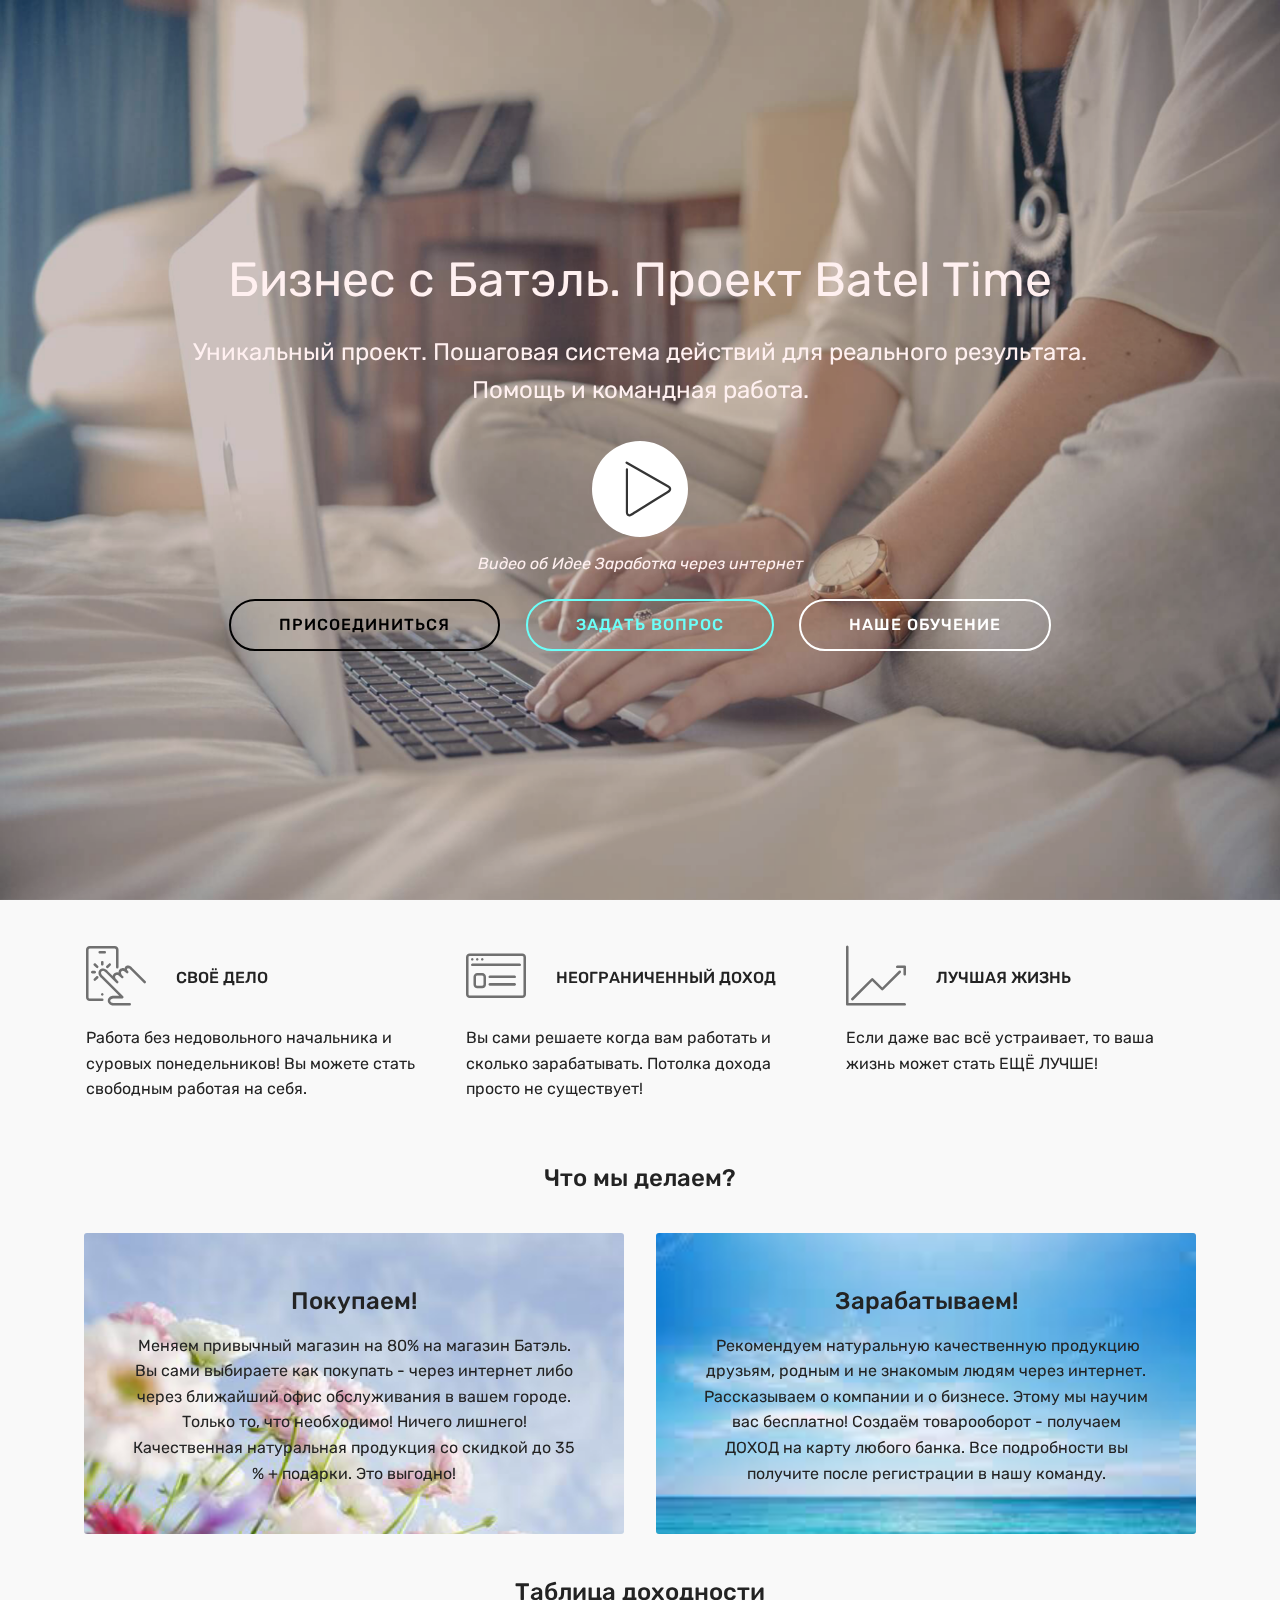
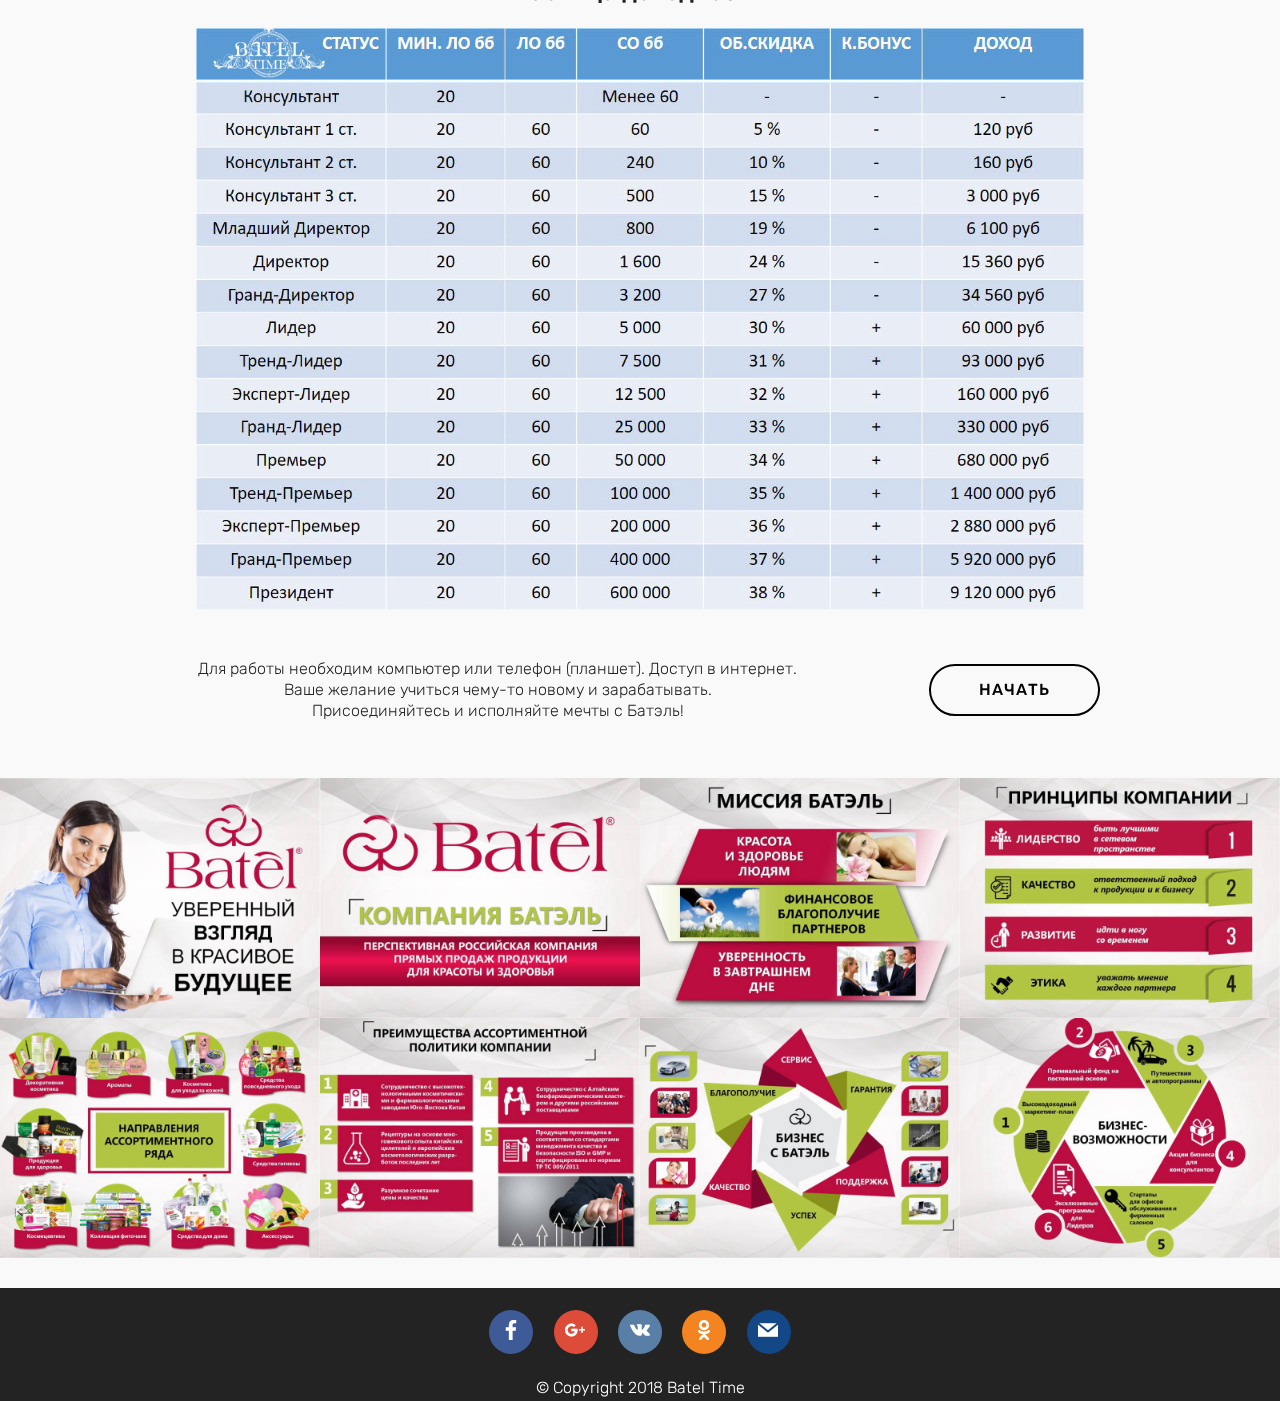
==== commit a7481d34: "create github pages" ====
--- a/index.html
+++ b/index.html
@@ -40,7 +40,7 @@
                 </div>
                 <div class="icon-description align-center font-italic pb-3 mbr-fonts-style display-7">
                         Видео об Идее Заработка через интернет</div>
-                <div class="mbr-section-btn text-center"><a class="btn btn-md btn-black-outline display-4" href="https://viktoriabatel.github.io/rega/page1.html" target="_blank">ПРИСОЕДИНИТЬСЯ</a> <a class="btn btn-md btn-primary-outline display-4" href="https://msto.me/viktoriamalyuta" target="_blank">ЗАДАТЬ ВОПРОС</a> <a class="btn btn-md btn-white-outline display-4" href="http://probatel.ru/" target="_blank">НАШЕ ОБУЧЕНИЕ</a></div>
+                <div class="mbr-section-btn text-center"><a class="btn btn-md btn-black-outline display-4" href="https://viktoriabatel.github.io/registracia/page1.html" target="_blank">ПРИСОЕДИНИТЬСЯ</a> <a class="btn btn-md btn-primary-outline display-4" href="https://msto.me/viktoriamalyuta" target="_blank">ЗАДАТЬ ВОПРОС</a> <a class="btn btn-md btn-white-outline display-4" href="http://probatel.ru/" target="_blank">НАШЕ ОБУЧЕНИЕ</a></div>
             </div>
         </div>
     </div>
@@ -61,7 +61,7 @@
     </div>
 </section>
 
-<section class="engine"><a href="https://mobiri.se/r">free bootstrap template</a></section><section class="features10 cid-qZ5J91nDti" id="features10-2">
+<section class="engine"><a href="https://mobiri.se/q">responsive web templates</a></section><section class="features10 cid-qZ5J91nDti" id="features10-2">
 
     
 
@@ -180,7 +180,7 @@
     <div class="container">
         <div class="row main justify-content-center">
             <div class="media-container-column col-12 col-lg-3 col-md-4">
-                <div class="mbr-section-btn align-left py-4"><a class="btn btn-black-outline display-4" href="https://viktoriabatel.github.io/rega/page1.html" target="_blank">
+                <div class="mbr-section-btn align-left py-4"><a class="btn btn-black-outline display-4" href="https://viktoriabatel.github.io/registracia/page1.html" target="_blank">
                     
                     НАЧАТЬ</a></div>
             </div>
--- a/assets/mobirise/css/mbr-additional.css
+++ b/assets/mobirise/css/mbr-additional.css
@@ -1682,7 +1682,7 @@
 }
 .cid-qZ5W1fStwY {
   padding-top: 15px;
-  padding-bottom: 15px;
+  padding-bottom: 0px;
   background-color: #232323;
 }
 .cid-qZKwUaRJWs {
@@ -1720,6 +1720,6 @@
 }
 .cid-qZ5W1fStwY {
   padding-top: 15px;
-  padding-bottom: 15px;
+  padding-bottom: 0px;
   background-color: #232323;
 }
